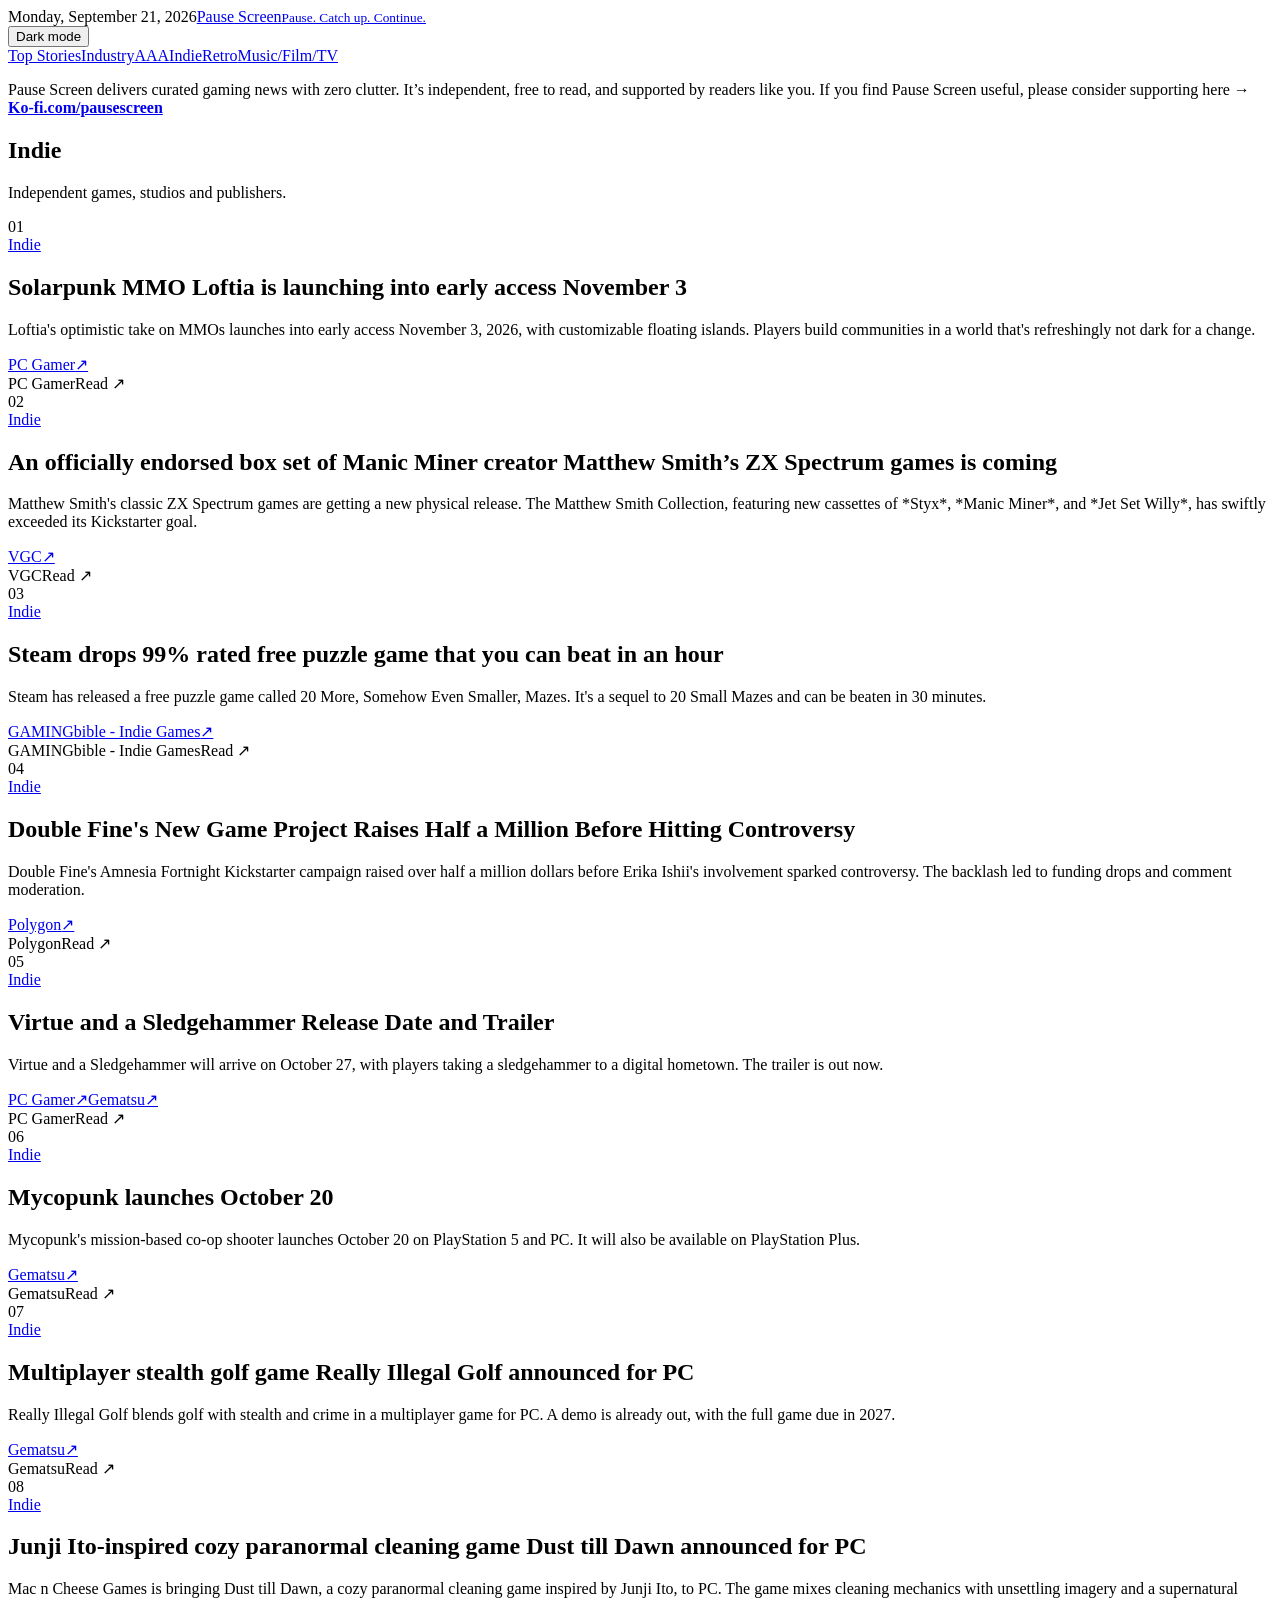
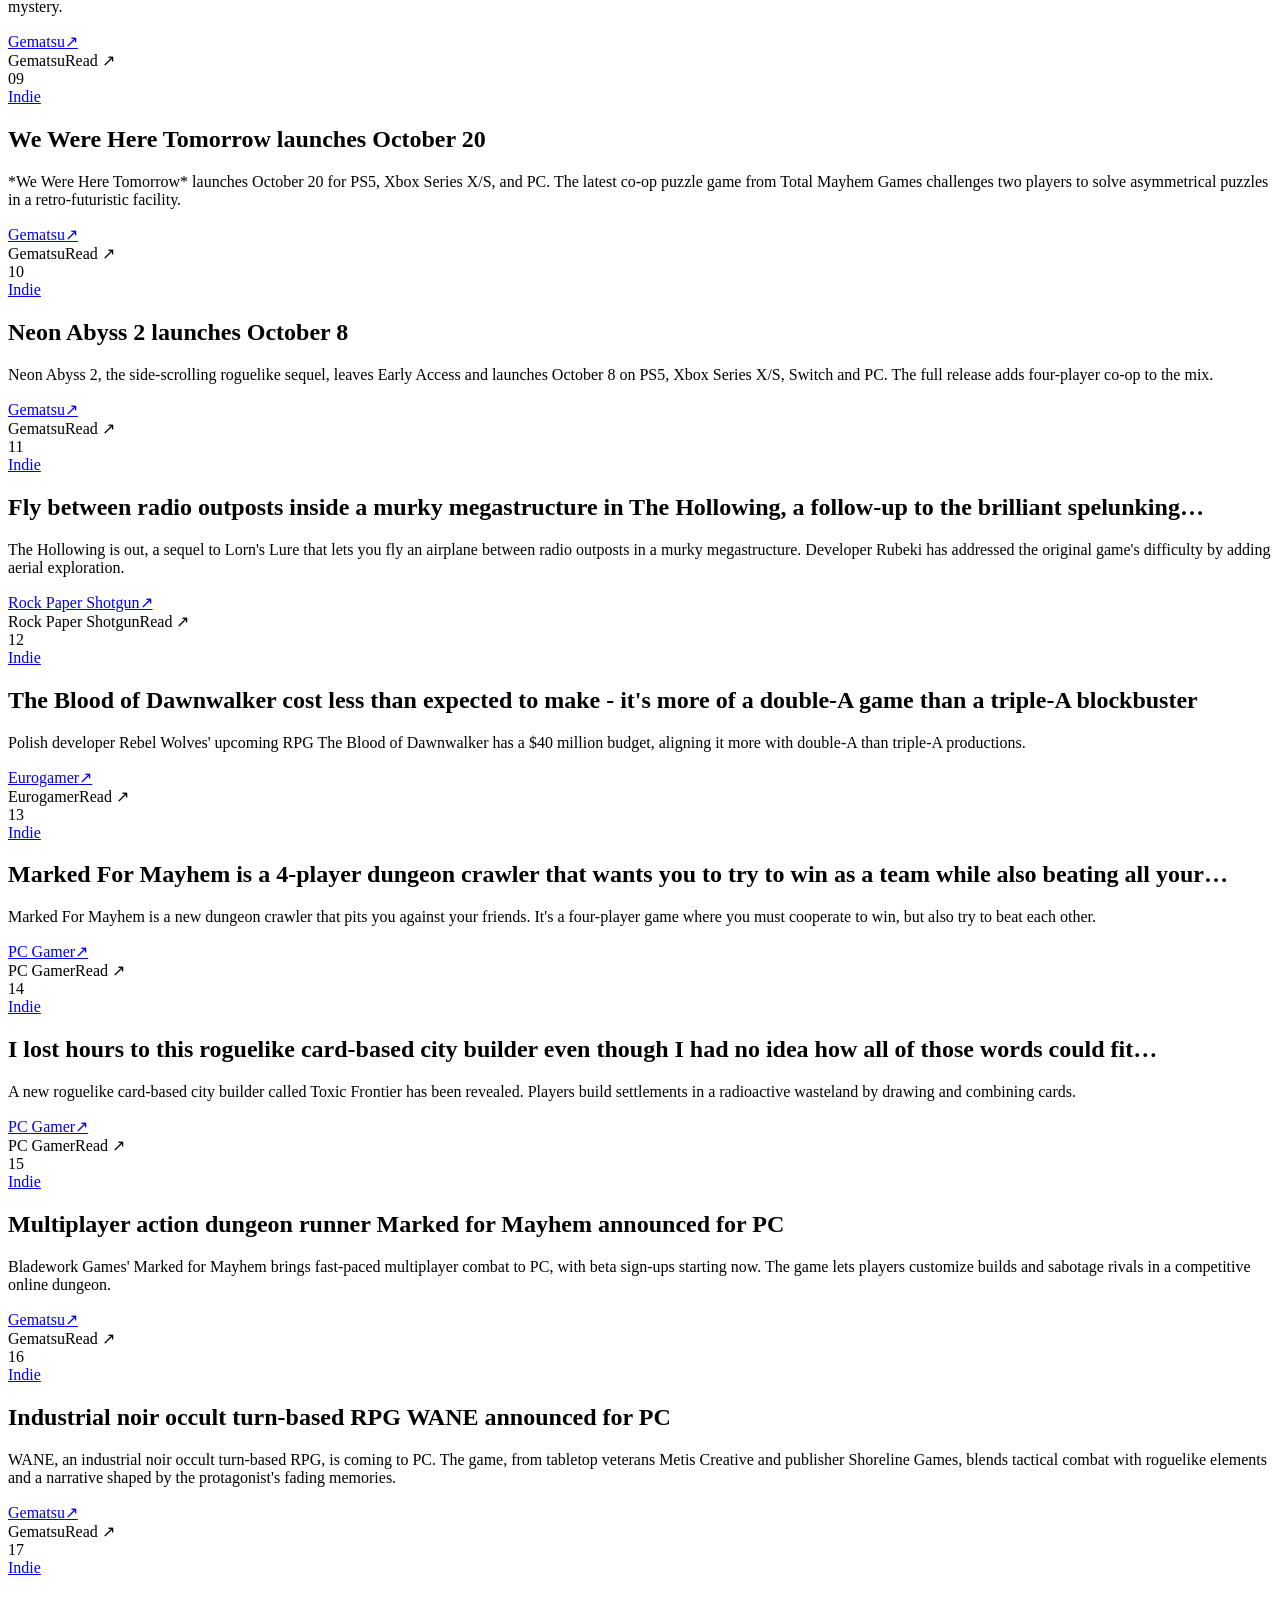
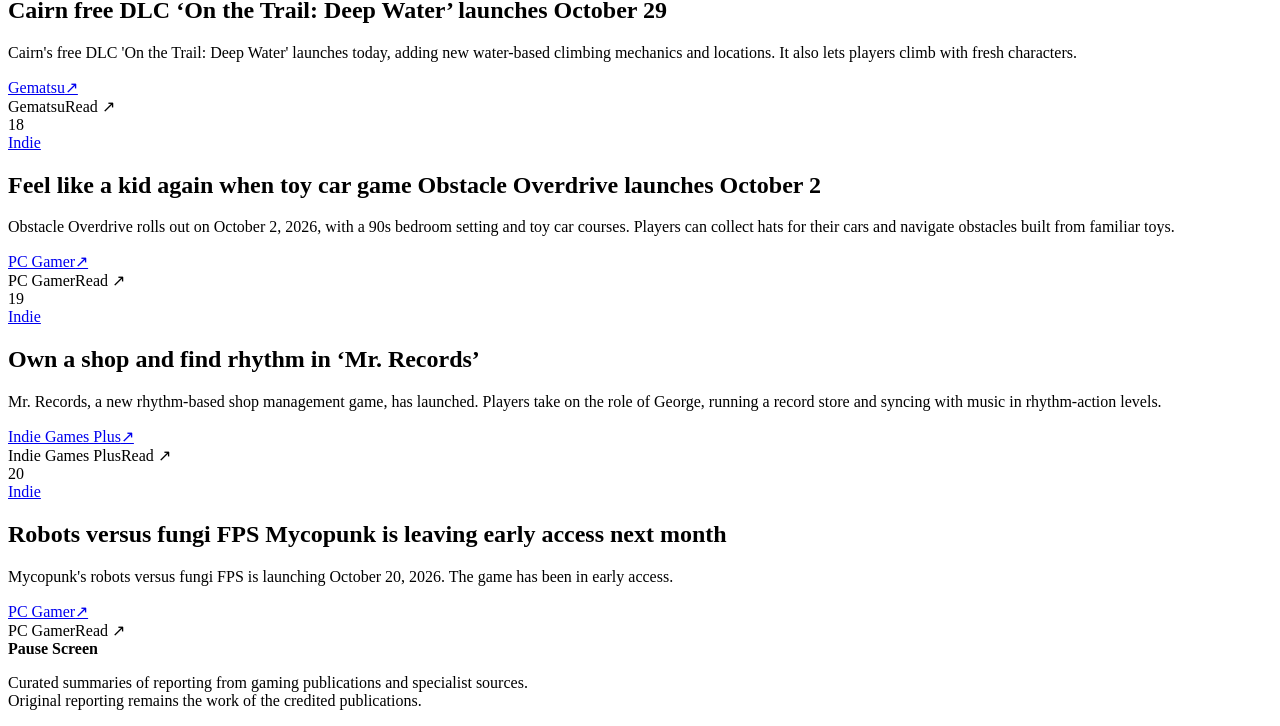
==== indie.html @ 4b6d4ba2 "Add files via upload" ====
<!doctype html><!-- generated by Pause Screen / SC Gaming Roundup V1 Beta09 --><html lang="en"><head><meta charset="utf-8"><meta name="viewport" content="width=device-width,initial-scale=1"><meta name="color-scheme" content="light dark"><title>Indie | Pause Screen</title><link rel="preconnect" href="https://fonts.googleapis.com"><link rel="preconnect" href="https://fonts.gstatic.com" crossorigin><link href="https://fonts.googleapis.com/css2?family=DM+Sans:wght@400;500;600;700&family=Fraunces:opsz,wght@9..144,600;9..144,700&family=Space+Mono:wght@400;700&display=swap" rel="stylesheet"><link rel="stylesheet" href="assets/style.css"></head><body class="page-indie"><header><div class="topbar"><div class="brand-stack"><span class="masthead-date">Monday, September 21, 2026</span><a class="brand" href="index.html">Pause Screen<small>Pause. Catch up. Continue.</small></a></div><div class="header-tools"><button id="theme-toggle" type="button">Dark mode</button></div></div><nav><a class="" href="index.html">Top Stories</a><a class="" href="industry.html">Industry</a><a class="" href="mainstream.html">AAA</a><a class="active" href="indie.html">Indie</a><a class="" href="retro.html">Retro</a><a class="" href="media.html">Music/Film/TV</a></nav><aside class="support-note" aria-label="Support Pause Screen"><p>Pause Screen delivers curated gaming news with zero clutter. It’s independent, free to read, and supported by readers like you. If you find Pause Screen useful, please consider supporting here → <a href="https://Ko-fi.com/pausescreen"><strong>Ko-fi.com/pausescreen</strong></a></p></aside></header><main><section class="hero"><div><h1>Indie</h1></div><p>Independent games, studios and publishers.</p></section><section class="story-grid"><article class="story-card"><a class="card-link" href="https://www.pcgamer.com/games/mmo/solarpunk-mmo-loftia-is-launching-into-early-access-november-3" target="_blank" rel="noopener" aria-label="Read Solarpunk MMO Loftia is launching into early access November 3"></a><div class="meta"><span>01</span><span><div class="tags"><a class="tag" href="indie.html">Indie</a></div></span></div><h2 title="Solarpunk MMO Loftia is launching into early access November 3">Solarpunk MMO Loftia is launching into early access November 3</h2><p class="summary">Loftia&#x27;s optimistic take on MMOs launches into early access November 3, 2026, with customizable floating islands. Players build communities in a world that&#x27;s refreshingly not dark for a change.</p><div class="card-spacer"></div><div class="coverage-deck"><div class="coverage-face coverage-front"><a href="https://www.pcgamer.com/games/mmo/solarpunk-mmo-loftia-is-launching-into-early-access-november-3" target="_blank" rel="noopener" title="PC Gamer — Solarpunk MMO Loftia is launching into early access November 3"><span>PC Gamer</span><span aria-hidden="true">↗</span></a></div></div><div class="card-foot"><span>PC Gamer</span><span>Read ↗</span></div></article><article class="story-card"><a class="card-link" href="https://www.videogameschronicle.com/news/an-officially-endorsed-box-set-of-manic-miner-creator-matthew-smiths-zx-spectrum-games-is-coming" target="_blank" rel="noopener" aria-label="Read An officially endorsed box set of Manic Miner creator Matthew Smith’s ZX Spectrum games is coming"></a><div class="meta"><span>02</span><span><div class="tags"><a class="tag" href="indie.html">Indie</a></div></span></div><h2 title="An officially endorsed box set of Manic Miner creator Matthew Smith’s ZX Spectrum games is coming">An officially endorsed box set of Manic Miner creator Matthew Smith’s ZX Spectrum games is coming</h2><p class="summary">Matthew Smith&#x27;s classic ZX Spectrum games are getting a new physical release. The Matthew Smith Collection, featuring new cassettes of *Styx*, *Manic Miner*, and *Jet Set Willy*, has swiftly exceeded its Kickstarter goal.</p><div class="card-spacer"></div><div class="coverage-deck"><div class="coverage-face coverage-front"><a href="https://www.videogameschronicle.com/news/an-officially-endorsed-box-set-of-manic-miner-creator-matthew-smiths-zx-spectrum-games-is-coming" target="_blank" rel="noopener" title="VGC — An officially endorsed box set of Manic Miner creator Matthew Smith’s ZX Spectrum games is coming"><span>VGC</span><span aria-hidden="true">↗</span></a></div></div><div class="card-foot"><span>VGC</span><span>Read ↗</span></div></article><article class="story-card"><a class="card-link" href="https://www.gamingbible.com/news/platform/steam/steam-free-game-20-small-mazes-736961-20260920" target="_blank" rel="noopener" aria-label="Read Steam drops 99% rated free puzzle game that you can beat in an hour"></a><div class="meta"><span>03</span><span><div class="tags"><a class="tag" href="indie.html">Indie</a></div></span></div><h2 title="Steam drops 99% rated free puzzle game that you can beat in an hour">Steam drops 99% rated free puzzle game that you can beat in an hour</h2><p class="summary">Steam has released a free puzzle game called 20 More, Somehow Even Smaller, Mazes. It&#x27;s a sequel to 20 Small Mazes and can be beaten in 30 minutes.</p><div class="card-spacer"></div><div class="coverage-deck"><div class="coverage-face coverage-front"><a href="https://www.gamingbible.com/news/platform/steam/steam-free-game-20-small-mazes-736961-20260920" target="_blank" rel="noopener" title="GAMINGbible - Indie Games — Steam drops 99% rated free puzzle game that you can beat in an hour"><span>GAMINGbible - Indie Games</span><span aria-hidden="true">↗</span></a></div></div><div class="card-foot"><span>GAMINGbible - Indie Games</span><span>Read ↗</span></div></article><article class="story-card"><a class="card-link" href="https://www.polygon.com/double-fine-erika-ishii-new-game-kickstarter" target="_blank" rel="noopener" aria-label="Read Double Fine&#x27;s New Game Project Raises Half a Million Before Hitting Controversy"></a><div class="meta"><span>04</span><span><div class="tags"><a class="tag" href="indie.html">Indie</a></div></span></div><h2 title="Double Fine&#x27;s New Game Project Raises Half a Million Before Hitting Controversy">Double Fine&#x27;s New Game Project Raises Half a Million Before Hitting Controversy</h2><p class="summary">Double Fine&#x27;s Amnesia Fortnight Kickstarter campaign raised over half a million dollars before Erika Ishii&#x27;s involvement sparked controversy. The backlash led to funding drops and comment moderation.</p><div class="card-spacer"></div><div class="coverage-deck"><div class="coverage-face coverage-front"><a href="https://www.polygon.com/double-fine-erika-ishii-new-game-kickstarter" target="_blank" rel="noopener" title="Polygon — Double Fine&#x27;s New Game Project Raises Half a Million Before Hitting Controversy"><span>Polygon</span><span aria-hidden="true">↗</span></a></div></div><div class="card-foot"><span>Polygon</span><span>Read ↗</span></div></article><article class="story-card"><a class="card-link" href="https://www.pcgamer.com/games/action/virtue-and-a-sledgehammer-announces-october-27-release-date-with-another-banger-of-a-trailer" target="_blank" rel="noopener" aria-label="Read Virtue and a Sledgehammer Release Date and Trailer"></a><div class="meta"><span>05</span><span><div class="tags"><a class="tag" href="indie.html">Indie</a></div></span></div><h2 title="Virtue and a Sledgehammer Release Date and Trailer">Virtue and a Sledgehammer Release Date and Trailer</h2><p class="summary">Virtue and a Sledgehammer will arrive on October 27, with players taking a sledgehammer to a digital hometown. The trailer is out now.</p><div class="card-spacer"></div><div class="coverage-deck"><div class="coverage-face coverage-front"><a href="https://www.pcgamer.com/games/action/virtue-and-a-sledgehammer-announces-october-27-release-date-with-another-banger-of-a-trailer" target="_blank" rel="noopener" title="PC Gamer — Virtue and a Sledgehammer announces October 27 release date with another banger of a trailer"><span>PC Gamer</span><span aria-hidden="true">↗</span></a><a href="https://www.gematsu.com/2026/09/virtue-and-a-sledgehammer-launches-october-27" target="_blank" rel="noopener" title="Gematsu — Virtue and a Sledgehammer launches October 27"><span>Gematsu</span><span aria-hidden="true">↗</span></a></div></div><div class="card-foot"><span>PC Gamer</span><span>Read ↗</span></div></article><article class="story-card"><a class="card-link" href="https://www.gematsu.com/2026/09/mycopunk-launches-october-20" target="_blank" rel="noopener" aria-label="Read Mycopunk launches October 20"></a><div class="meta"><span>06</span><span><div class="tags"><a class="tag" href="indie.html">Indie</a></div></span></div><h2 title="Mycopunk launches October 20">Mycopunk launches October 20</h2><p class="summary">Mycopunk&#x27;s mission-based co-op shooter launches October 20 on PlayStation 5 and PC. It will also be available on PlayStation Plus.</p><div class="card-spacer"></div><div class="coverage-deck"><div class="coverage-face coverage-front"><a href="https://www.gematsu.com/2026/09/mycopunk-launches-october-20" target="_blank" rel="noopener" title="Gematsu — Mycopunk launches October 20"><span>Gematsu</span><span aria-hidden="true">↗</span></a></div></div><div class="card-foot"><span>Gematsu</span><span>Read ↗</span></div></article><article class="story-card"><a class="card-link" href="https://www.gematsu.com/2026/09/multiplayer-stealth-golf-game-really-illegal-golf-announced-for-pc" target="_blank" rel="noopener" aria-label="Read Multiplayer stealth golf game Really Illegal Golf announced for PC"></a><div class="meta"><span>07</span><span><div class="tags"><a class="tag" href="indie.html">Indie</a></div></span></div><h2 title="Multiplayer stealth golf game Really Illegal Golf announced for PC">Multiplayer stealth golf game Really Illegal Golf announced for PC</h2><p class="summary">Really Illegal Golf blends golf with stealth and crime in a multiplayer game for PC. A demo is already out, with the full game due in 2027.</p><div class="card-spacer"></div><div class="coverage-deck"><div class="coverage-face coverage-front"><a href="https://www.gematsu.com/2026/09/multiplayer-stealth-golf-game-really-illegal-golf-announced-for-pc" target="_blank" rel="noopener" title="Gematsu — Multiplayer stealth golf game Really Illegal Golf announced for PC"><span>Gematsu</span><span aria-hidden="true">↗</span></a></div></div><div class="card-foot"><span>Gematsu</span><span>Read ↗</span></div></article><article class="story-card"><a class="card-link" href="https://www.gematsu.com/2026/09/junji-ito-inspired-cozy-paranormal-cleaning-game-dust-till-dawn-announced-for-pc" target="_blank" rel="noopener" aria-label="Read Junji Ito-inspired cozy paranormal cleaning game Dust till Dawn announced for PC"></a><div class="meta"><span>08</span><span><div class="tags"><a class="tag" href="indie.html">Indie</a></div></span></div><h2 title="Junji Ito-inspired cozy paranormal cleaning game Dust till Dawn announced for PC">Junji Ito-inspired cozy paranormal cleaning game Dust till Dawn announced for PC</h2><p class="summary">Mac n Cheese Games is bringing Dust till Dawn, a cozy paranormal cleaning game inspired by Junji Ito, to PC. The game mixes cleaning mechanics with unsettling imagery and a supernatural mystery.</p><div class="card-spacer"></div><div class="coverage-deck"><div class="coverage-face coverage-front"><a href="https://www.gematsu.com/2026/09/junji-ito-inspired-cozy-paranormal-cleaning-game-dust-till-dawn-announced-for-pc" target="_blank" rel="noopener" title="Gematsu — Junji Ito-inspired cozy paranormal cleaning game Dust till Dawn announced for PC"><span>Gematsu</span><span aria-hidden="true">↗</span></a></div></div><div class="card-foot"><span>Gematsu</span><span>Read ↗</span></div></article><article class="story-card"><a class="card-link" href="https://www.gematsu.com/2026/09/we-were-here-tomorrow-launches-october-20" target="_blank" rel="noopener" aria-label="Read We Were Here Tomorrow launches October 20"></a><div class="meta"><span>09</span><span><div class="tags"><a class="tag" href="indie.html">Indie</a></div></span></div><h2 title="We Were Here Tomorrow launches October 20">We Were Here Tomorrow launches October 20</h2><p class="summary">*We Were Here Tomorrow* launches October 20 for PS5, Xbox Series X/S, and PC. The latest co-op puzzle game from Total Mayhem Games challenges two players to solve asymmetrical puzzles in a retro-futuristic facility.</p><div class="card-spacer"></div><div class="coverage-deck"><div class="coverage-face coverage-front"><a href="https://www.gematsu.com/2026/09/we-were-here-tomorrow-launches-october-20" target="_blank" rel="noopener" title="Gematsu — We Were Here Tomorrow launches October 20"><span>Gematsu</span><span aria-hidden="true">↗</span></a></div></div><div class="card-foot"><span>Gematsu</span><span>Read ↗</span></div></article><article class="story-card"><a class="card-link" href="https://www.gematsu.com/2026/09/neon-abyss-2-launches-october-8" target="_blank" rel="noopener" aria-label="Read Neon Abyss 2 launches October 8"></a><div class="meta"><span>10</span><span><div class="tags"><a class="tag" href="indie.html">Indie</a></div></span></div><h2 title="Neon Abyss 2 launches October 8">Neon Abyss 2 launches October 8</h2><p class="summary">Neon Abyss 2, the side-scrolling roguelike sequel, leaves Early Access and launches October 8 on PS5, Xbox Series X/S, Switch and PC. The full release adds four-player co-op to the mix.</p><div class="card-spacer"></div><div class="coverage-deck"><div class="coverage-face coverage-front"><a href="https://www.gematsu.com/2026/09/neon-abyss-2-launches-october-8" target="_blank" rel="noopener" title="Gematsu — Neon Abyss 2 launches October 8"><span>Gematsu</span><span aria-hidden="true">↗</span></a></div></div><div class="card-foot"><span>Gematsu</span><span>Read ↗</span></div></article><article class="story-card"><a class="card-link" href="https://www.rockpapershotgun.com/fly-between-radio-outposts-inside-a-murky-megastructure-in-the-hollowing-a-follow-up-to-the-brilliant-spelunking-sim-lorns-lure" target="_blank" rel="noopener" aria-label="Read Fly between radio outposts inside a murky megastructure in The Hollowing, a follow-up to the brilliant spelunking sim Lorn&#x27;s Lure"></a><div class="meta"><span>11</span><span><div class="tags"><a class="tag" href="indie.html">Indie</a></div></span></div><h2 title="Fly between radio outposts inside a murky megastructure in The Hollowing, a follow-up to the brilliant spelunking sim Lorn&#x27;s Lure">Fly between radio outposts inside a murky megastructure in The Hollowing, a follow-up to the brilliant spelunking…</h2><p class="summary">The Hollowing is out, a sequel to Lorn&#x27;s Lure that lets you fly an airplane between radio outposts in a murky megastructure. Developer Rubeki has addressed the original game&#x27;s difficulty by adding aerial exploration.</p><div class="card-spacer"></div><div class="coverage-deck"><div class="coverage-face coverage-front"><a href="https://www.rockpapershotgun.com/fly-between-radio-outposts-inside-a-murky-megastructure-in-the-hollowing-a-follow-up-to-the-brilliant-spelunking-sim-lorns-lure" target="_blank" rel="noopener" title="Rock Paper Shotgun — Fly between radio outposts inside a murky megastructure in The Hollowing, a follow-up to the brilliant spelunking sim Lorn&#x27;s Lure"><span>Rock Paper Shotgun</span><span aria-hidden="true">↗</span></a></div></div><div class="card-foot"><span>Rock Paper Shotgun</span><span>Read ↗</span></div></article><article class="story-card"><a class="card-link" href="https://www.eurogamer.net/blood-of-dawnwalker-budget-revealed" target="_blank" rel="noopener" aria-label="Read The Blood of Dawnwalker cost less than expected to make - it&#x27;s more of a double-A game than a triple-A blockbuster"></a><div class="meta"><span>12</span><span><div class="tags"><a class="tag" href="indie.html">Indie</a></div></span></div><h2 title="The Blood of Dawnwalker cost less than expected to make - it&#x27;s more of a double-A game than a triple-A blockbuster">The Blood of Dawnwalker cost less than expected to make - it&#x27;s more of a double-A game than a triple-A blockbuster</h2><p class="summary">Polish developer Rebel Wolves&#x27; upcoming RPG The Blood of Dawnwalker has a $40 million budget, aligning it more with double-A than triple-A productions.</p><div class="card-spacer"></div><div class="coverage-deck"><div class="coverage-face coverage-front"><a href="https://www.eurogamer.net/blood-of-dawnwalker-budget-revealed" target="_blank" rel="noopener" title="Eurogamer — The Blood of Dawnwalker cost less than expected to make - it&#x27;s more of a double-A game than a triple-A blockbuster"><span>Eurogamer</span><span aria-hidden="true">↗</span></a></div></div><div class="card-foot"><span>Eurogamer</span><span>Read ↗</span></div></article><article class="story-card"><a class="card-link" href="https://www.pcgamer.com/games/action/marked-for-mayhem-is-a-4-player-dungeon-crawler-that-wants-you-to-try-to-win-as-a-team-while-also-beating-all-your-teammates-as-a-player-good-luck" target="_blank" rel="noopener" aria-label="Read Marked For Mayhem is a 4-player dungeon crawler that wants you to try to win as a team while also beating all your teammates as a player—good luck"></a><div class="meta"><span>13</span><span><div class="tags"><a class="tag" href="indie.html">Indie</a></div></span></div><h2 title="Marked For Mayhem is a 4-player dungeon crawler that wants you to try to win as a team while also beating all your teammates as a player—good luck">Marked For Mayhem is a 4-player dungeon crawler that wants you to try to win as a team while also beating all your…</h2><p class="summary">Marked For Mayhem is a new dungeon crawler that pits you against your friends. It&#x27;s a four-player game where you must cooperate to win, but also try to beat each other.</p><div class="card-spacer"></div><div class="coverage-deck"><div class="coverage-face coverage-front"><a href="https://www.pcgamer.com/games/action/marked-for-mayhem-is-a-4-player-dungeon-crawler-that-wants-you-to-try-to-win-as-a-team-while-also-beating-all-your-teammates-as-a-player-good-luck" target="_blank" rel="noopener" title="PC Gamer — Marked For Mayhem is a 4-player dungeon crawler that wants you to try to win as a team while also beating all your teammates as a player—good luck"><span>PC Gamer</span><span aria-hidden="true">↗</span></a></div></div><div class="card-foot"><span>PC Gamer</span><span>Read ↗</span></div></article><article class="story-card"><a class="card-link" href="https://www.pcgamer.com/games/roguelike/i-lost-hours-to-this-roguelike-card-based-city-builder-even-though-i-had-no-idea-how-all-of-those-words-could-fit-together" target="_blank" rel="noopener" aria-label="Read I lost hours to this roguelike card-based city builder even though I had no idea how all of those words could fit together"></a><div class="meta"><span>14</span><span><div class="tags"><a class="tag" href="indie.html">Indie</a></div></span></div><h2 title="I lost hours to this roguelike card-based city builder even though I had no idea how all of those words could fit together">I lost hours to this roguelike card-based city builder even though I had no idea how all of those words could fit…</h2><p class="summary">A new roguelike card-based city builder called Toxic Frontier has been revealed. Players build settlements in a radioactive wasteland by drawing and combining cards.</p><div class="card-spacer"></div><div class="coverage-deck"><div class="coverage-face coverage-front"><a href="https://www.pcgamer.com/games/roguelike/i-lost-hours-to-this-roguelike-card-based-city-builder-even-though-i-had-no-idea-how-all-of-those-words-could-fit-together" target="_blank" rel="noopener" title="PC Gamer — I lost hours to this roguelike card-based city builder even though I had no idea how all of those words could fit together"><span>PC Gamer</span><span aria-hidden="true">↗</span></a></div></div><div class="card-foot"><span>PC Gamer</span><span>Read ↗</span></div></article><article class="story-card"><a class="card-link" href="https://www.gematsu.com/2026/09/multiplayer-action-dungeon-runner-marked-for-mayhem-announced-for-pc" target="_blank" rel="noopener" aria-label="Read Multiplayer action dungeon runner Marked for Mayhem announced for PC"></a><div class="meta"><span>15</span><span><div class="tags"><a class="tag" href="indie.html">Indie</a></div></span></div><h2 title="Multiplayer action dungeon runner Marked for Mayhem announced for PC">Multiplayer action dungeon runner Marked for Mayhem announced for PC</h2><p class="summary">Bladework Games&#x27; Marked for Mayhem brings fast-paced multiplayer combat to PC, with beta sign-ups starting now. The game lets players customize builds and sabotage rivals in a competitive online dungeon.</p><div class="card-spacer"></div><div class="coverage-deck"><div class="coverage-face coverage-front"><a href="https://www.gematsu.com/2026/09/multiplayer-action-dungeon-runner-marked-for-mayhem-announced-for-pc" target="_blank" rel="noopener" title="Gematsu — Multiplayer action dungeon runner Marked for Mayhem announced for PC"><span>Gematsu</span><span aria-hidden="true">↗</span></a></div></div><div class="card-foot"><span>Gematsu</span><span>Read ↗</span></div></article><article class="story-card"><a class="card-link" href="https://www.gematsu.com/2026/09/industrial-noir-occult-turn-based-rpg-wane-announced-for-pc" target="_blank" rel="noopener" aria-label="Read Industrial noir occult turn-based RPG WANE announced for PC"></a><div class="meta"><span>16</span><span><div class="tags"><a class="tag" href="indie.html">Indie</a></div></span></div><h2 title="Industrial noir occult turn-based RPG WANE announced for PC">Industrial noir occult turn-based RPG WANE announced for PC</h2><p class="summary">WANE, an industrial noir occult turn-based RPG, is coming to PC. The game, from tabletop veterans Metis Creative and publisher Shoreline Games, blends tactical combat with roguelike elements and a narrative shaped by the protagonist&#x27;s fading memories.</p><div class="card-spacer"></div><div class="coverage-deck"><div class="coverage-face coverage-front"><a href="https://www.gematsu.com/2026/09/industrial-noir-occult-turn-based-rpg-wane-announced-for-pc" target="_blank" rel="noopener" title="Gematsu — Industrial noir occult turn-based RPG WANE announced for PC"><span>Gematsu</span><span aria-hidden="true">↗</span></a></div></div><div class="card-foot"><span>Gematsu</span><span>Read ↗</span></div></article><article class="story-card"><a class="card-link" href="https://www.gematsu.com/2026/09/cairn-free-dlc-on-the-trail-deep-water-launches-october-29" target="_blank" rel="noopener" aria-label="Read Cairn free DLC ‘On the Trail: Deep Water’ launches October 29"></a><div class="meta"><span>17</span><span><div class="tags"><a class="tag" href="indie.html">Indie</a></div></span></div><h2 title="Cairn free DLC ‘On the Trail: Deep Water’ launches October 29">Cairn free DLC ‘On the Trail: Deep Water’ launches October 29</h2><p class="summary">Cairn&#x27;s free DLC &#x27;On the Trail: Deep Water&#x27; launches today, adding new water-based climbing mechanics and locations. It also lets players climb with fresh characters.</p><div class="card-spacer"></div><div class="coverage-deck"><div class="coverage-face coverage-front"><a href="https://www.gematsu.com/2026/09/cairn-free-dlc-on-the-trail-deep-water-launches-october-29" target="_blank" rel="noopener" title="Gematsu — Cairn free DLC ‘On the Trail: Deep Water’ launches October 29"><span>Gematsu</span><span aria-hidden="true">↗</span></a></div></div><div class="card-foot"><span>Gematsu</span><span>Read ↗</span></div></article><article class="story-card"><a class="card-link" href="https://www.pcgamer.com/games/racing/feel-like-a-kid-again-when-toy-car-game-obstacle-overdrive-launches-october-2" target="_blank" rel="noopener" aria-label="Read Feel like a kid again when toy car game Obstacle Overdrive launches October 2"></a><div class="meta"><span>18</span><span><div class="tags"><a class="tag" href="indie.html">Indie</a></div></span></div><h2 title="Feel like a kid again when toy car game Obstacle Overdrive launches October 2">Feel like a kid again when toy car game Obstacle Overdrive launches October 2</h2><p class="summary">Obstacle Overdrive rolls out on October 2, 2026, with a 90s bedroom setting and toy car courses. Players can collect hats for their cars and navigate obstacles built from familiar toys.</p><div class="card-spacer"></div><div class="coverage-deck"><div class="coverage-face coverage-front"><a href="https://www.pcgamer.com/games/racing/feel-like-a-kid-again-when-toy-car-game-obstacle-overdrive-launches-october-2" target="_blank" rel="noopener" title="PC Gamer — Feel like a kid again when toy car game Obstacle Overdrive launches October 2"><span>PC Gamer</span><span aria-hidden="true">↗</span></a></div></div><div class="card-foot"><span>PC Gamer</span><span>Read ↗</span></div></article><article class="story-card"><a class="card-link" href="https://indiegamesplus.com/mr-records-preview" target="_blank" rel="noopener" aria-label="Read Own a shop and find rhythm in ‘Mr. Records’"></a><div class="meta"><span>19</span><span><div class="tags"><a class="tag" href="indie.html">Indie</a></div></span></div><h2 title="Own a shop and find rhythm in ‘Mr. Records’">Own a shop and find rhythm in ‘Mr. Records’</h2><p class="summary">Mr. Records, a new rhythm-based shop management game, has launched. Players take on the role of George, running a record store and syncing with music in rhythm-action levels.</p><div class="card-spacer"></div><div class="coverage-deck"><div class="coverage-face coverage-front"><a href="https://indiegamesplus.com/mr-records-preview" target="_blank" rel="noopener" title="Indie Games Plus — Own a shop and find rhythm in ‘Mr. Records’"><span>Indie Games Plus</span><span aria-hidden="true">↗</span></a></div></div><div class="card-foot"><span>Indie Games Plus</span><span>Read ↗</span></div></article><article class="story-card"><a class="card-link" href="https://www.pcgamer.com/games/action/robots-versus-fungi-fps-mycopunk-is-leaving-early-access-next-month" target="_blank" rel="noopener" aria-label="Read Robots versus fungi FPS Mycopunk is leaving early access next month"></a><div class="meta"><span>20</span><span><div class="tags"><a class="tag" href="indie.html">Indie</a></div></span></div><h2 title="Robots versus fungi FPS Mycopunk is leaving early access next month">Robots versus fungi FPS Mycopunk is leaving early access next month</h2><p class="summary">Mycopunk&#x27;s robots versus fungi FPS is launching October 20, 2026. The game has been in early access.</p><div class="card-spacer"></div><div class="coverage-deck"><div class="coverage-face coverage-front"><a href="https://www.pcgamer.com/games/action/robots-versus-fungi-fps-mycopunk-is-leaving-early-access-next-month" target="_blank" rel="noopener" title="PC Gamer — Robots versus fungi FPS Mycopunk is leaving early access next month"><span>PC Gamer</span><span aria-hidden="true">↗</span></a></div></div><div class="card-foot"><span>PC Gamer</span><span>Read ↗</span></div></article></section></main><footer><b>Pause Screen</b><p>Curated summaries of reporting from gaming publications and specialist sources.<br>Original reporting remains the work of the credited publications.</p></footer><script>(function(){const r=document.documentElement,b=document.getElementById('theme-toggle');function set(t){r.dataset.theme=t;if(b){b.textContent=t==='dark'?'Light mode':'Dark mode';b.setAttribute('aria-label','Switch to '+(t==='dark'?'light':'dark')+' mode')}}let saved=null;try{saved=localStorage.getItem('sc-theme')}catch(e){}set(saved||((window.matchMedia&&matchMedia('(prefers-color-scheme: dark)').matches)?'dark':'light'));if(b)b.addEventListener('click',()=>{const t=r.dataset.theme==='dark'?'light':'dark';set(t);try{localStorage.setItem('sc-theme',t)}catch(e){}});document.addEventListener('click',e=>{const btn=e.target.closest('.coverage-toggle');if(!btn)return;e.preventDefault();e.stopPropagation();const deck=btn.closest('.coverage-deck');const open=!deck.classList.contains('show-more');deck.classList.toggle('show-more',open);btn.setAttribute('aria-expanded',open?'true':'false');const front=deck.querySelector('.coverage-front'),back=deck.querySelector('.coverage-back');if(front)front.setAttribute('aria-hidden',open?'true':'false');if(back)back.setAttribute('aria-hidden',open?'false':'true')});})();</script></body></html>
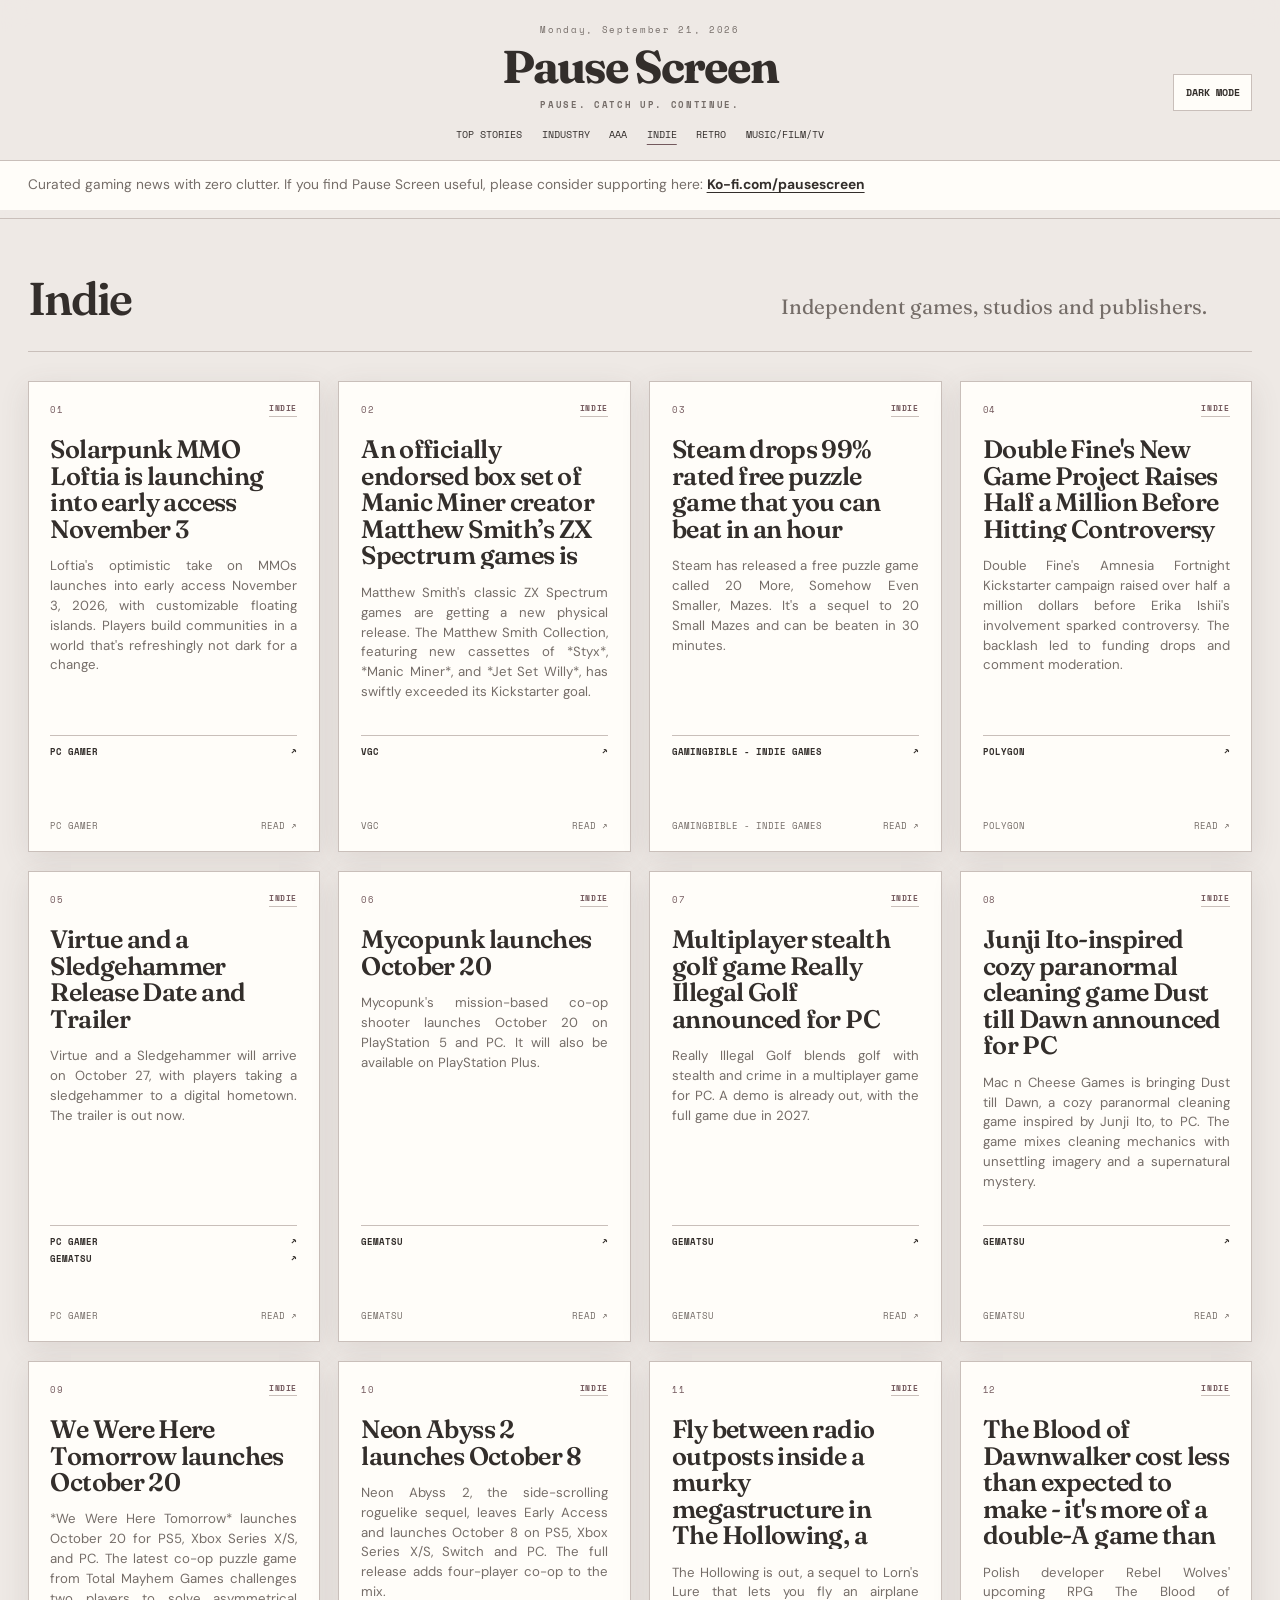
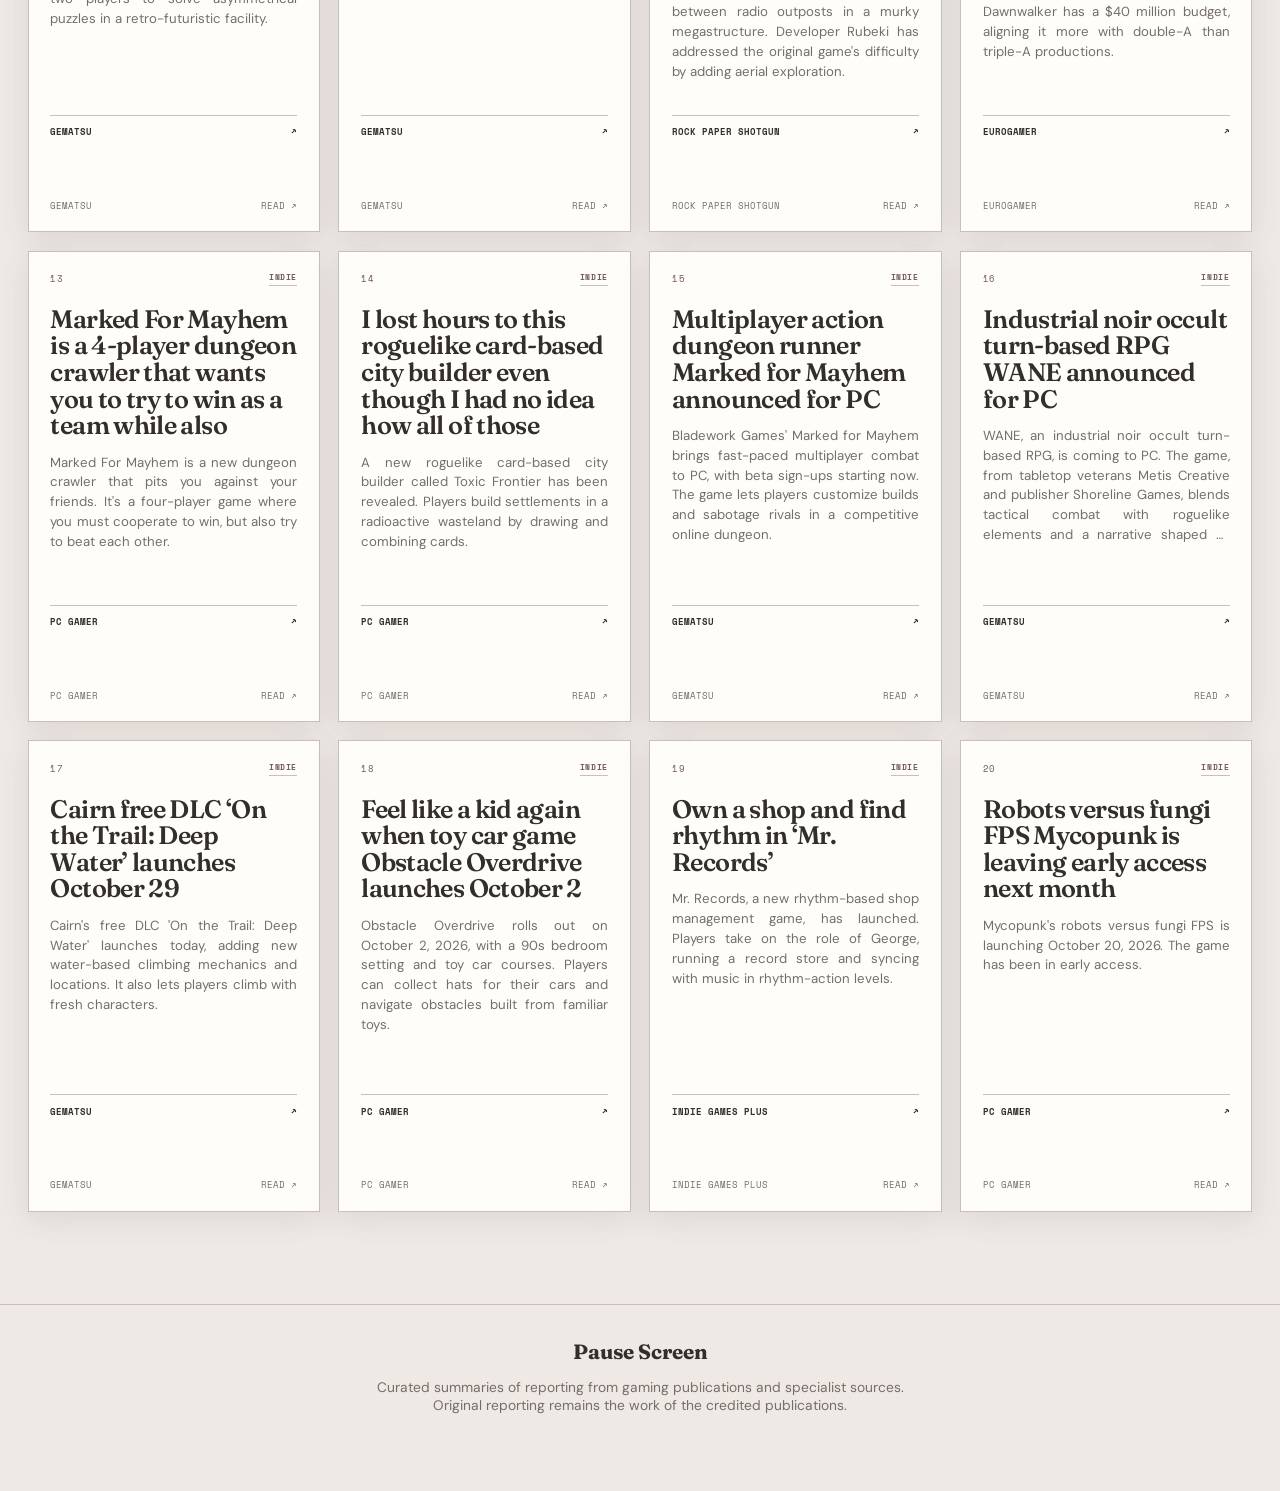
==== commit 79baaf66: "Update indie.html" ====
--- a/indie.html
+++ b/indie.html
@@ -1 +1 @@
-<!doctype html><!-- generated by Pause Screen / SC Gaming Roundup V1 Beta09 --><html lang="en"><head><meta charset="utf-8"><meta name="viewport" content="width=device-width,initial-scale=1"><meta name="color-scheme" content="light dark"><title>Indie | Pause Screen</title><link rel="preconnect" href="https://fonts.googleapis.com"><link rel="preconnect" href="https://fonts.gstatic.com" crossorigin><link href="https://fonts.googleapis.com/css2?family=DM+Sans:wght@400;500;600;700&family=Fraunces:opsz,wght@9..144,600;9..144,700&family=Space+Mono:wght@400;700&display=swap" rel="stylesheet"><link rel="stylesheet" href="assets/style.css"></head><body class="page-indie"><header><div class="topbar"><div class="brand-stack"><span class="masthead-date">Monday, September 21, 2026</span><a class="brand" href="index.html">Pause Screen<small>Pause. Catch up. Continue.</small></a></div><div class="header-tools"><button id="theme-toggle" type="button">Dark mode</button></div></div><nav><a class="" href="index.html">Top Stories</a><a class="" href="industry.html">Industry</a><a class="" href="mainstream.html">AAA</a><a class="active" href="indie.html">Indie</a><a class="" href="retro.html">Retro</a><a class="" href="media.html">Music/Film/TV</a></nav><aside class="support-note" aria-label="Support Pause Screen"><p>Pause Screen delivers curated gaming news with zero clutter. It’s independent, free to read, and supported by readers like you. If you find Pause Screen useful, please consider supporting here → <a href="https://Ko-fi.com/pausescreen"><strong>Ko-fi.com/pausescreen</strong></a></p></aside></header><main><section class="hero"><div><h1>Indie</h1></div><p>Independent games, studios and publishers.</p></section><section class="story-grid"><article class="story-card"><a class="card-link" href="https://www.pcgamer.com/games/mmo/solarpunk-mmo-loftia-is-launching-into-early-access-november-3" target="_blank" rel="noopener" aria-label="Read Solarpunk MMO Loftia is launching into early access November 3"></a><div class="meta"><span>01</span><span><div class="tags"><a class="tag" href="indie.html">Indie</a></div></span></div><h2 title="Solarpunk MMO Loftia is launching into early access November 3">Solarpunk MMO Loftia is launching into early access November 3</h2><p class="summary">Loftia&#x27;s optimistic take on MMOs launches into early access November 3, 2026, with customizable floating islands. Players build communities in a world that&#x27;s refreshingly not dark for a change.</p><div class="card-spacer"></div><div class="coverage-deck"><div class="coverage-face coverage-front"><a href="https://www.pcgamer.com/games/mmo/solarpunk-mmo-loftia-is-launching-into-early-access-november-3" target="_blank" rel="noopener" title="PC Gamer — Solarpunk MMO Loftia is launching into early access November 3"><span>PC Gamer</span><span aria-hidden="true">↗</span></a></div></div><div class="card-foot"><span>PC Gamer</span><span>Read ↗</span></div></article><article class="story-card"><a class="card-link" href="https://www.videogameschronicle.com/news/an-officially-endorsed-box-set-of-manic-miner-creator-matthew-smiths-zx-spectrum-games-is-coming" target="_blank" rel="noopener" aria-label="Read An officially endorsed box set of Manic Miner creator Matthew Smith’s ZX Spectrum games is coming"></a><div class="meta"><span>02</span><span><div class="tags"><a class="tag" href="indie.html">Indie</a></div></span></div><h2 title="An officially endorsed box set of Manic Miner creator Matthew Smith’s ZX Spectrum games is coming">An officially endorsed box set of Manic Miner creator Matthew Smith’s ZX Spectrum games is coming</h2><p class="summary">Matthew Smith&#x27;s classic ZX Spectrum games are getting a new physical release. The Matthew Smith Collection, featuring new cassettes of *Styx*, *Manic Miner*, and *Jet Set Willy*, has swiftly exceeded its Kickstarter goal.</p><div class="card-spacer"></div><div class="coverage-deck"><div class="coverage-face coverage-front"><a href="https://www.videogameschronicle.com/news/an-officially-endorsed-box-set-of-manic-miner-creator-matthew-smiths-zx-spectrum-games-is-coming" target="_blank" rel="noopener" title="VGC — An officially endorsed box set of Manic Miner creator Matthew Smith’s ZX Spectrum games is coming"><span>VGC</span><span aria-hidden="true">↗</span></a></div></div><div class="card-foot"><span>VGC</span><span>Read ↗</span></div></article><article class="story-card"><a class="card-link" href="https://www.gamingbible.com/news/platform/steam/steam-free-game-20-small-mazes-736961-20260920" target="_blank" rel="noopener" aria-label="Read Steam drops 99% rated free puzzle game that you can beat in an hour"></a><div class="meta"><span>03</span><span><div class="tags"><a class="tag" href="indie.html">Indie</a></div></span></div><h2 title="Steam drops 99% rated free puzzle game that you can beat in an hour">Steam drops 99% rated free puzzle game that you can beat in an hour</h2><p class="summary">Steam has released a free puzzle game called 20 More, Somehow Even Smaller, Mazes. It&#x27;s a sequel to 20 Small Mazes and can be beaten in 30 minutes.</p><div class="card-spacer"></div><div class="coverage-deck"><div class="coverage-face coverage-front"><a href="https://www.gamingbible.com/news/platform/steam/steam-free-game-20-small-mazes-736961-20260920" target="_blank" rel="noopener" title="GAMINGbible - Indie Games — Steam drops 99% rated free puzzle game that you can beat in an hour"><span>GAMINGbible - Indie Games</span><span aria-hidden="true">↗</span></a></div></div><div class="card-foot"><span>GAMINGbible - Indie Games</span><span>Read ↗</span></div></article><article class="story-card"><a class="card-link" href="https://www.polygon.com/double-fine-erika-ishii-new-game-kickstarter" target="_blank" rel="noopener" aria-label="Read Double Fine&#x27;s New Game Project Raises Half a Million Before Hitting Controversy"></a><div class="meta"><span>04</span><span><div class="tags"><a class="tag" href="indie.html">Indie</a></div></span></div><h2 title="Double Fine&#x27;s New Game Project Raises Half a Million Before Hitting Controversy">Double Fine&#x27;s New Game Project Raises Half a Million Before Hitting Controversy</h2><p class="summary">Double Fine&#x27;s Amnesia Fortnight Kickstarter campaign raised over half a million dollars before Erika Ishii&#x27;s involvement sparked controversy. The backlash led to funding drops and comment moderation.</p><div class="card-spacer"></div><div class="coverage-deck"><div class="coverage-face coverage-front"><a href="https://www.polygon.com/double-fine-erika-ishii-new-game-kickstarter" target="_blank" rel="noopener" title="Polygon — Double Fine&#x27;s New Game Project Raises Half a Million Before Hitting Controversy"><span>Polygon</span><span aria-hidden="true">↗</span></a></div></div><div class="card-foot"><span>Polygon</span><span>Read ↗</span></div></article><article class="story-card"><a class="card-link" href="https://www.pcgamer.com/games/action/virtue-and-a-sledgehammer-announces-october-27-release-date-with-another-banger-of-a-trailer" target="_blank" rel="noopener" aria-label="Read Virtue and a Sledgehammer Release Date and Trailer"></a><div class="meta"><span>05</span><span><div class="tags"><a class="tag" href="indie.html">Indie</a></div></span></div><h2 title="Virtue and a Sledgehammer Release Date and Trailer">Virtue and a Sledgehammer Release Date and Trailer</h2><p class="summary">Virtue and a Sledgehammer will arrive on October 27, with players taking a sledgehammer to a digital hometown. The trailer is out now.</p><div class="card-spacer"></div><div class="coverage-deck"><div class="coverage-face coverage-front"><a href="https://www.pcgamer.com/games/action/virtue-and-a-sledgehammer-announces-october-27-release-date-with-another-banger-of-a-trailer" target="_blank" rel="noopener" title="PC Gamer — Virtue and a Sledgehammer announces October 27 release date with another banger of a trailer"><span>PC Gamer</span><span aria-hidden="true">↗</span></a><a href="https://www.gematsu.com/2026/09/virtue-and-a-sledgehammer-launches-october-27" target="_blank" rel="noopener" title="Gematsu — Virtue and a Sledgehammer launches October 27"><span>Gematsu</span><span aria-hidden="true">↗</span></a></div></div><div class="card-foot"><span>PC Gamer</span><span>Read ↗</span></div></article><article class="story-card"><a class="card-link" href="https://www.gematsu.com/2026/09/mycopunk-launches-october-20" target="_blank" rel="noopener" aria-label="Read Mycopunk launches October 20"></a><div class="meta"><span>06</span><span><div class="tags"><a class="tag" href="indie.html">Indie</a></div></span></div><h2 title="Mycopunk launches October 20">Mycopunk launches October 20</h2><p class="summary">Mycopunk&#x27;s mission-based co-op shooter launches October 20 on PlayStation 5 and PC. It will also be available on PlayStation Plus.</p><div class="card-spacer"></div><div class="coverage-deck"><div class="coverage-face coverage-front"><a href="https://www.gematsu.com/2026/09/mycopunk-launches-october-20" target="_blank" rel="noopener" title="Gematsu — Mycopunk launches October 20"><span>Gematsu</span><span aria-hidden="true">↗</span></a></div></div><div class="card-foot"><span>Gematsu</span><span>Read ↗</span></div></article><article class="story-card"><a class="card-link" href="https://www.gematsu.com/2026/09/multiplayer-stealth-golf-game-really-illegal-golf-announced-for-pc" target="_blank" rel="noopener" aria-label="Read Multiplayer stealth golf game Really Illegal Golf announced for PC"></a><div class="meta"><span>07</span><span><div class="tags"><a class="tag" href="indie.html">Indie</a></div></span></div><h2 title="Multiplayer stealth golf game Really Illegal Golf announced for PC">Multiplayer stealth golf game Really Illegal Golf announced for PC</h2><p class="summary">Really Illegal Golf blends golf with stealth and crime in a multiplayer game for PC. A demo is already out, with the full game due in 2027.</p><div class="card-spacer"></div><div class="coverage-deck"><div class="coverage-face coverage-front"><a href="https://www.gematsu.com/2026/09/multiplayer-stealth-golf-game-really-illegal-golf-announced-for-pc" target="_blank" rel="noopener" title="Gematsu — Multiplayer stealth golf game Really Illegal Golf announced for PC"><span>Gematsu</span><span aria-hidden="true">↗</span></a></div></div><div class="card-foot"><span>Gematsu</span><span>Read ↗</span></div></article><article class="story-card"><a class="card-link" href="https://www.gematsu.com/2026/09/junji-ito-inspired-cozy-paranormal-cleaning-game-dust-till-dawn-announced-for-pc" target="_blank" rel="noopener" aria-label="Read Junji Ito-inspired cozy paranormal cleaning game Dust till Dawn announced for PC"></a><div class="meta"><span>08</span><span><div class="tags"><a class="tag" href="indie.html">Indie</a></div></span></div><h2 title="Junji Ito-inspired cozy paranormal cleaning game Dust till Dawn announced for PC">Junji Ito-inspired cozy paranormal cleaning game Dust till Dawn announced for PC</h2><p class="summary">Mac n Cheese Games is bringing Dust till Dawn, a cozy paranormal cleaning game inspired by Junji Ito, to PC. The game mixes cleaning mechanics with unsettling imagery and a supernatural mystery.</p><div class="card-spacer"></div><div class="coverage-deck"><div class="coverage-face coverage-front"><a href="https://www.gematsu.com/2026/09/junji-ito-inspired-cozy-paranormal-cleaning-game-dust-till-dawn-announced-for-pc" target="_blank" rel="noopener" title="Gematsu — Junji Ito-inspired cozy paranormal cleaning game Dust till Dawn announced for PC"><span>Gematsu</span><span aria-hidden="true">↗</span></a></div></div><div class="card-foot"><span>Gematsu</span><span>Read ↗</span></div></article><article class="story-card"><a class="card-link" href="https://www.gematsu.com/2026/09/we-were-here-tomorrow-launches-october-20" target="_blank" rel="noopener" aria-label="Read We Were Here Tomorrow launches October 20"></a><div class="meta"><span>09</span><span><div class="tags"><a class="tag" href="indie.html">Indie</a></div></span></div><h2 title="We Were Here Tomorrow launches October 20">We Were Here Tomorrow launches October 20</h2><p class="summary">*We Were Here Tomorrow* launches October 20 for PS5, Xbox Series X/S, and PC. The latest co-op puzzle game from Total Mayhem Games challenges two players to solve asymmetrical puzzles in a retro-futuristic facility.</p><div class="card-spacer"></div><div class="coverage-deck"><div class="coverage-face coverage-front"><a href="https://www.gematsu.com/2026/09/we-were-here-tomorrow-launches-october-20" target="_blank" rel="noopener" title="Gematsu — We Were Here Tomorrow launches October 20"><span>Gematsu</span><span aria-hidden="true">↗</span></a></div></div><div class="card-foot"><span>Gematsu</span><span>Read ↗</span></div></article><article class="story-card"><a class="card-link" href="https://www.gematsu.com/2026/09/neon-abyss-2-launches-october-8" target="_blank" rel="noopener" aria-label="Read Neon Abyss 2 launches October 8"></a><div class="meta"><span>10</span><span><div class="tags"><a class="tag" href="indie.html">Indie</a></div></span></div><h2 title="Neon Abyss 2 launches October 8">Neon Abyss 2 launches October 8</h2><p class="summary">Neon Abyss 2, the side-scrolling roguelike sequel, leaves Early Access and launches October 8 on PS5, Xbox Series X/S, Switch and PC. The full release adds four-player co-op to the mix.</p><div class="card-spacer"></div><div class="coverage-deck"><div class="coverage-face coverage-front"><a href="https://www.gematsu.com/2026/09/neon-abyss-2-launches-october-8" target="_blank" rel="noopener" title="Gematsu — Neon Abyss 2 launches October 8"><span>Gematsu</span><span aria-hidden="true">↗</span></a></div></div><div class="card-foot"><span>Gematsu</span><span>Read ↗</span></div></article><article class="story-card"><a class="card-link" href="https://www.rockpapershotgun.com/fly-between-radio-outposts-inside-a-murky-megastructure-in-the-hollowing-a-follow-up-to-the-brilliant-spelunking-sim-lorns-lure" target="_blank" rel="noopener" aria-label="Read Fly between radio outposts inside a murky megastructure in The Hollowing, a follow-up to the brilliant spelunking sim Lorn&#x27;s Lure"></a><div class="meta"><span>11</span><span><div class="tags"><a class="tag" href="indie.html">Indie</a></div></span></div><h2 title="Fly between radio outposts inside a murky megastructure in The Hollowing, a follow-up to the brilliant spelunking sim Lorn&#x27;s Lure">Fly between radio outposts inside a murky megastructure in The Hollowing, a follow-up to the brilliant spelunking…</h2><p class="summary">The Hollowing is out, a sequel to Lorn&#x27;s Lure that lets you fly an airplane between radio outposts in a murky megastructure. Developer Rubeki has addressed the original game&#x27;s difficulty by adding aerial exploration.</p><div class="card-spacer"></div><div class="coverage-deck"><div class="coverage-face coverage-front"><a href="https://www.rockpapershotgun.com/fly-between-radio-outposts-inside-a-murky-megastructure-in-the-hollowing-a-follow-up-to-the-brilliant-spelunking-sim-lorns-lure" target="_blank" rel="noopener" title="Rock Paper Shotgun — Fly between radio outposts inside a murky megastructure in The Hollowing, a follow-up to the brilliant spelunking sim Lorn&#x27;s Lure"><span>Rock Paper Shotgun</span><span aria-hidden="true">↗</span></a></div></div><div class="card-foot"><span>Rock Paper Shotgun</span><span>Read ↗</span></div></article><article class="story-card"><a class="card-link" href="https://www.eurogamer.net/blood-of-dawnwalker-budget-revealed" target="_blank" rel="noopener" aria-label="Read The Blood of Dawnwalker cost less than expected to make - it&#x27;s more of a double-A game than a triple-A blockbuster"></a><div class="meta"><span>12</span><span><div class="tags"><a class="tag" href="indie.html">Indie</a></div></span></div><h2 title="The Blood of Dawnwalker cost less than expected to make - it&#x27;s more of a double-A game than a triple-A blockbuster">The Blood of Dawnwalker cost less than expected to make - it&#x27;s more of a double-A game than a triple-A blockbuster</h2><p class="summary">Polish developer Rebel Wolves&#x27; upcoming RPG The Blood of Dawnwalker has a $40 million budget, aligning it more with double-A than triple-A productions.</p><div class="card-spacer"></div><div class="coverage-deck"><div class="coverage-face coverage-front"><a href="https://www.eurogamer.net/blood-of-dawnwalker-budget-revealed" target="_blank" rel="noopener" title="Eurogamer — The Blood of Dawnwalker cost less than expected to make - it&#x27;s more of a double-A game than a triple-A blockbuster"><span>Eurogamer</span><span aria-hidden="true">↗</span></a></div></div><div class="card-foot"><span>Eurogamer</span><span>Read ↗</span></div></article><article class="story-card"><a class="card-link" href="https://www.pcgamer.com/games/action/marked-for-mayhem-is-a-4-player-dungeon-crawler-that-wants-you-to-try-to-win-as-a-team-while-also-beating-all-your-teammates-as-a-player-good-luck" target="_blank" rel="noopener" aria-label="Read Marked For Mayhem is a 4-player dungeon crawler that wants you to try to win as a team while also beating all your teammates as a player—good luck"></a><div class="meta"><span>13</span><span><div class="tags"><a class="tag" href="indie.html">Indie</a></div></span></div><h2 title="Marked For Mayhem is a 4-player dungeon crawler that wants you to try to win as a team while also beating all your teammates as a player—good luck">Marked For Mayhem is a 4-player dungeon crawler that wants you to try to win as a team while also beating all your…</h2><p class="summary">Marked For Mayhem is a new dungeon crawler that pits you against your friends. It&#x27;s a four-player game where you must cooperate to win, but also try to beat each other.</p><div class="card-spacer"></div><div class="coverage-deck"><div class="coverage-face coverage-front"><a href="https://www.pcgamer.com/games/action/marked-for-mayhem-is-a-4-player-dungeon-crawler-that-wants-you-to-try-to-win-as-a-team-while-also-beating-all-your-teammates-as-a-player-good-luck" target="_blank" rel="noopener" title="PC Gamer — Marked For Mayhem is a 4-player dungeon crawler that wants you to try to win as a team while also beating all your teammates as a player—good luck"><span>PC Gamer</span><span aria-hidden="true">↗</span></a></div></div><div class="card-foot"><span>PC Gamer</span><span>Read ↗</span></div></article><article class="story-card"><a class="card-link" href="https://www.pcgamer.com/games/roguelike/i-lost-hours-to-this-roguelike-card-based-city-builder-even-though-i-had-no-idea-how-all-of-those-words-could-fit-together" target="_blank" rel="noopener" aria-label="Read I lost hours to this roguelike card-based city builder even though I had no idea how all of those words could fit together"></a><div class="meta"><span>14</span><span><div class="tags"><a class="tag" href="indie.html">Indie</a></div></span></div><h2 title="I lost hours to this roguelike card-based city builder even though I had no idea how all of those words could fit together">I lost hours to this roguelike card-based city builder even though I had no idea how all of those words could fit…</h2><p class="summary">A new roguelike card-based city builder called Toxic Frontier has been revealed. Players build settlements in a radioactive wasteland by drawing and combining cards.</p><div class="card-spacer"></div><div class="coverage-deck"><div class="coverage-face coverage-front"><a href="https://www.pcgamer.com/games/roguelike/i-lost-hours-to-this-roguelike-card-based-city-builder-even-though-i-had-no-idea-how-all-of-those-words-could-fit-together" target="_blank" rel="noopener" title="PC Gamer — I lost hours to this roguelike card-based city builder even though I had no idea how all of those words could fit together"><span>PC Gamer</span><span aria-hidden="true">↗</span></a></div></div><div class="card-foot"><span>PC Gamer</span><span>Read ↗</span></div></article><article class="story-card"><a class="card-link" href="https://www.gematsu.com/2026/09/multiplayer-action-dungeon-runner-marked-for-mayhem-announced-for-pc" target="_blank" rel="noopener" aria-label="Read Multiplayer action dungeon runner Marked for Mayhem announced for PC"></a><div class="meta"><span>15</span><span><div class="tags"><a class="tag" href="indie.html">Indie</a></div></span></div><h2 title="Multiplayer action dungeon runner Marked for Mayhem announced for PC">Multiplayer action dungeon runner Marked for Mayhem announced for PC</h2><p class="summary">Bladework Games&#x27; Marked for Mayhem brings fast-paced multiplayer combat to PC, with beta sign-ups starting now. The game lets players customize builds and sabotage rivals in a competitive online dungeon.</p><div class="card-spacer"></div><div class="coverage-deck"><div class="coverage-face coverage-front"><a href="https://www.gematsu.com/2026/09/multiplayer-action-dungeon-runner-marked-for-mayhem-announced-for-pc" target="_blank" rel="noopener" title="Gematsu — Multiplayer action dungeon runner Marked for Mayhem announced for PC"><span>Gematsu</span><span aria-hidden="true">↗</span></a></div></div><div class="card-foot"><span>Gematsu</span><span>Read ↗</span></div></article><article class="story-card"><a class="card-link" href="https://www.gematsu.com/2026/09/industrial-noir-occult-turn-based-rpg-wane-announced-for-pc" target="_blank" rel="noopener" aria-label="Read Industrial noir occult turn-based RPG WANE announced for PC"></a><div class="meta"><span>16</span><span><div class="tags"><a class="tag" href="indie.html">Indie</a></div></span></div><h2 title="Industrial noir occult turn-based RPG WANE announced for PC">Industrial noir occult turn-based RPG WANE announced for PC</h2><p class="summary">WANE, an industrial noir occult turn-based RPG, is coming to PC. The game, from tabletop veterans Metis Creative and publisher Shoreline Games, blends tactical combat with roguelike elements and a narrative shaped by the protagonist&#x27;s fading memories.</p><div class="card-spacer"></div><div class="coverage-deck"><div class="coverage-face coverage-front"><a href="https://www.gematsu.com/2026/09/industrial-noir-occult-turn-based-rpg-wane-announced-for-pc" target="_blank" rel="noopener" title="Gematsu — Industrial noir occult turn-based RPG WANE announced for PC"><span>Gematsu</span><span aria-hidden="true">↗</span></a></div></div><div class="card-foot"><span>Gematsu</span><span>Read ↗</span></div></article><article class="story-card"><a class="card-link" href="https://www.gematsu.com/2026/09/cairn-free-dlc-on-the-trail-deep-water-launches-october-29" target="_blank" rel="noopener" aria-label="Read Cairn free DLC ‘On the Trail: Deep Water’ launches October 29"></a><div class="meta"><span>17</span><span><div class="tags"><a class="tag" href="indie.html">Indie</a></div></span></div><h2 title="Cairn free DLC ‘On the Trail: Deep Water’ launches October 29">Cairn free DLC ‘On the Trail: Deep Water’ launches October 29</h2><p class="summary">Cairn&#x27;s free DLC &#x27;On the Trail: Deep Water&#x27; launches today, adding new water-based climbing mechanics and locations. It also lets players climb with fresh characters.</p><div class="card-spacer"></div><div class="coverage-deck"><div class="coverage-face coverage-front"><a href="https://www.gematsu.com/2026/09/cairn-free-dlc-on-the-trail-deep-water-launches-october-29" target="_blank" rel="noopener" title="Gematsu — Cairn free DLC ‘On the Trail: Deep Water’ launches October 29"><span>Gematsu</span><span aria-hidden="true">↗</span></a></div></div><div class="card-foot"><span>Gematsu</span><span>Read ↗</span></div></article><article class="story-card"><a class="card-link" href="https://www.pcgamer.com/games/racing/feel-like-a-kid-again-when-toy-car-game-obstacle-overdrive-launches-october-2" target="_blank" rel="noopener" aria-label="Read Feel like a kid again when toy car game Obstacle Overdrive launches October 2"></a><div class="meta"><span>18</span><span><div class="tags"><a class="tag" href="indie.html">Indie</a></div></span></div><h2 title="Feel like a kid again when toy car game Obstacle Overdrive launches October 2">Feel like a kid again when toy car game Obstacle Overdrive launches October 2</h2><p class="summary">Obstacle Overdrive rolls out on October 2, 2026, with a 90s bedroom setting and toy car courses. Players can collect hats for their cars and navigate obstacles built from familiar toys.</p><div class="card-spacer"></div><div class="coverage-deck"><div class="coverage-face coverage-front"><a href="https://www.pcgamer.com/games/racing/feel-like-a-kid-again-when-toy-car-game-obstacle-overdrive-launches-october-2" target="_blank" rel="noopener" title="PC Gamer — Feel like a kid again when toy car game Obstacle Overdrive launches October 2"><span>PC Gamer</span><span aria-hidden="true">↗</span></a></div></div><div class="card-foot"><span>PC Gamer</span><span>Read ↗</span></div></article><article class="story-card"><a class="card-link" href="https://indiegamesplus.com/mr-records-preview" target="_blank" rel="noopener" aria-label="Read Own a shop and find rhythm in ‘Mr. Records’"></a><div class="meta"><span>19</span><span><div class="tags"><a class="tag" href="indie.html">Indie</a></div></span></div><h2 title="Own a shop and find rhythm in ‘Mr. Records’">Own a shop and find rhythm in ‘Mr. Records’</h2><p class="summary">Mr. Records, a new rhythm-based shop management game, has launched. Players take on the role of George, running a record store and syncing with music in rhythm-action levels.</p><div class="card-spacer"></div><div class="coverage-deck"><div class="coverage-face coverage-front"><a href="https://indiegamesplus.com/mr-records-preview" target="_blank" rel="noopener" title="Indie Games Plus — Own a shop and find rhythm in ‘Mr. Records’"><span>Indie Games Plus</span><span aria-hidden="true">↗</span></a></div></div><div class="card-foot"><span>Indie Games Plus</span><span>Read ↗</span></div></article><article class="story-card"><a class="card-link" href="https://www.pcgamer.com/games/action/robots-versus-fungi-fps-mycopunk-is-leaving-early-access-next-month" target="_blank" rel="noopener" aria-label="Read Robots versus fungi FPS Mycopunk is leaving early access next month"></a><div class="meta"><span>20</span><span><div class="tags"><a class="tag" href="indie.html">Indie</a></div></span></div><h2 title="Robots versus fungi FPS Mycopunk is leaving early access next month">Robots versus fungi FPS Mycopunk is leaving early access next month</h2><p class="summary">Mycopunk&#x27;s robots versus fungi FPS is launching October 20, 2026. The game has been in early access.</p><div class="card-spacer"></div><div class="coverage-deck"><div class="coverage-face coverage-front"><a href="https://www.pcgamer.com/games/action/robots-versus-fungi-fps-mycopunk-is-leaving-early-access-next-month" target="_blank" rel="noopener" title="PC Gamer — Robots versus fungi FPS Mycopunk is leaving early access next month"><span>PC Gamer</span><span aria-hidden="true">↗</span></a></div></div><div class="card-foot"><span>PC Gamer</span><span>Read ↗</span></div></article></section></main><footer><b>Pause Screen</b><p>Curated summaries of reporting from gaming publications and specialist sources.<br>Original reporting remains the work of the credited publications.</p></footer><script>(function(){const r=document.documentElement,b=document.getElementById('theme-toggle');function set(t){r.dataset.theme=t;if(b){b.textContent=t==='dark'?'Light mode':'Dark mode';b.setAttribute('aria-label','Switch to '+(t==='dark'?'light':'dark')+' mode')}}let saved=null;try{saved=localStorage.getItem('sc-theme')}catch(e){}set(saved||((window.matchMedia&&matchMedia('(prefers-color-scheme: dark)').matches)?'dark':'light'));if(b)b.addEventListener('click',()=>{const t=r.dataset.theme==='dark'?'light':'dark';set(t);try{localStorage.setItem('sc-theme',t)}catch(e){}});document.addEventListener('click',e=>{const btn=e.target.closest('.coverage-toggle');if(!btn)return;e.preventDefault();e.stopPropagation();const deck=btn.closest('.coverage-deck');const open=!deck.classList.contains('show-more');deck.classList.toggle('show-more',open);btn.setAttribute('aria-expanded',open?'true':'false');const front=deck.querySelector('.coverage-front'),back=deck.querySelector('.coverage-back');if(front)front.setAttribute('aria-hidden',open?'true':'false');if(back)back.setAttribute('aria-hidden',open?'false':'true')});})();</script></body></html>+<!doctype html><!-- generated by Pause Screen / SC Gaming Roundup V1 Beta09 --><html lang="en"><head><meta charset="utf-8"><meta name="viewport" content="width=device-width,initial-scale=1"><meta name="color-scheme" content="light dark"><title>Indie | Pause Screen</title><link rel="preconnect" href="https://fonts.googleapis.com"><link rel="preconnect" href="https://fonts.gstatic.com" crossorigin><link href="https://fonts.googleapis.com/css2?family=DM+Sans:wght@400;500;600;700&family=Fraunces:opsz,wght@9..144,600;9..144,700&family=Space+Mono:wght@400;700&display=swap" rel="stylesheet"><link rel="stylesheet" href="assets/style.css"></head><body class="page-indie"><header><div class="topbar"><div class="brand-stack"><span class="masthead-date">Monday, September 21, 2026</span><a class="brand" href="index.html">Pause Screen<small>Pause. Catch up. Continue.</small></a></div><div class="header-tools"><button id="theme-toggle" type="button">Dark mode</button></div></div><nav><a class="" href="index.html">Top Stories</a><a class="" href="industry.html">Industry</a><a class="" href="mainstream.html">AAA</a><a class="active" href="indie.html">Indie</a><a class="" href="retro.html">Retro</a><a class="" href="media.html">Music/Film/TV</a></nav><aside class="support-note" aria-label="Support Pause Screen"><p>Curated gaming news with zero clutter. If you find Pause Screen useful, please consider supporting here: <a href="https://Ko-fi.com/pausescreen" target ="_blank"><strong>Ko-fi.com/pausescreen</strong></a></p></aside></header><main><section class="hero"><div><h1>Indie</h1></div><p>Independent games, studios and publishers.</p></section><section class="story-grid"><article class="story-card"><a class="card-link" href="https://www.pcgamer.com/games/mmo/solarpunk-mmo-loftia-is-launching-into-early-access-november-3" target="_blank" rel="noopener" aria-label="Read Solarpunk MMO Loftia is launching into early access November 3"></a><div class="meta"><span>01</span><span><div class="tags"><a class="tag" href="indie.html">Indie</a></div></span></div><h2 title="Solarpunk MMO Loftia is launching into early access November 3">Solarpunk MMO Loftia is launching into early access November 3</h2><p class="summary">Loftia&#x27;s optimistic take on MMOs launches into early access November 3, 2026, with customizable floating islands. Players build communities in a world that&#x27;s refreshingly not dark for a change.</p><div class="card-spacer"></div><div class="coverage-deck"><div class="coverage-face coverage-front"><a href="https://www.pcgamer.com/games/mmo/solarpunk-mmo-loftia-is-launching-into-early-access-november-3" target="_blank" rel="noopener" title="PC Gamer — Solarpunk MMO Loftia is launching into early access November 3"><span>PC Gamer</span><span aria-hidden="true">↗</span></a></div></div><div class="card-foot"><span>PC Gamer</span><span>Read ↗</span></div></article><article class="story-card"><a class="card-link" href="https://www.videogameschronicle.com/news/an-officially-endorsed-box-set-of-manic-miner-creator-matthew-smiths-zx-spectrum-games-is-coming" target="_blank" rel="noopener" aria-label="Read An officially endorsed box set of Manic Miner creator Matthew Smith’s ZX Spectrum games is coming"></a><div class="meta"><span>02</span><span><div class="tags"><a class="tag" href="indie.html">Indie</a></div></span></div><h2 title="An officially endorsed box set of Manic Miner creator Matthew Smith’s ZX Spectrum games is coming">An officially endorsed box set of Manic Miner creator Matthew Smith’s ZX Spectrum games is coming</h2><p class="summary">Matthew Smith&#x27;s classic ZX Spectrum games are getting a new physical release. The Matthew Smith Collection, featuring new cassettes of *Styx*, *Manic Miner*, and *Jet Set Willy*, has swiftly exceeded its Kickstarter goal.</p><div class="card-spacer"></div><div class="coverage-deck"><div class="coverage-face coverage-front"><a href="https://www.videogameschronicle.com/news/an-officially-endorsed-box-set-of-manic-miner-creator-matthew-smiths-zx-spectrum-games-is-coming" target="_blank" rel="noopener" title="VGC — An officially endorsed box set of Manic Miner creator Matthew Smith’s ZX Spectrum games is coming"><span>VGC</span><span aria-hidden="true">↗</span></a></div></div><div class="card-foot"><span>VGC</span><span>Read ↗</span></div></article><article class="story-card"><a class="card-link" href="https://www.gamingbible.com/news/platform/steam/steam-free-game-20-small-mazes-736961-20260920" target="_blank" rel="noopener" aria-label="Read Steam drops 99% rated free puzzle game that you can beat in an hour"></a><div class="meta"><span>03</span><span><div class="tags"><a class="tag" href="indie.html">Indie</a></div></span></div><h2 title="Steam drops 99% rated free puzzle game that you can beat in an hour">Steam drops 99% rated free puzzle game that you can beat in an hour</h2><p class="summary">Steam has released a free puzzle game called 20 More, Somehow Even Smaller, Mazes. It&#x27;s a sequel to 20 Small Mazes and can be beaten in 30 minutes.</p><div class="card-spacer"></div><div class="coverage-deck"><div class="coverage-face coverage-front"><a href="https://www.gamingbible.com/news/platform/steam/steam-free-game-20-small-mazes-736961-20260920" target="_blank" rel="noopener" title="GAMINGbible - Indie Games — Steam drops 99% rated free puzzle game that you can beat in an hour"><span>GAMINGbible - Indie Games</span><span aria-hidden="true">↗</span></a></div></div><div class="card-foot"><span>GAMINGbible - Indie Games</span><span>Read ↗</span></div></article><article class="story-card"><a class="card-link" href="https://www.polygon.com/double-fine-erika-ishii-new-game-kickstarter" target="_blank" rel="noopener" aria-label="Read Double Fine&#x27;s New Game Project Raises Half a Million Before Hitting Controversy"></a><div class="meta"><span>04</span><span><div class="tags"><a class="tag" href="indie.html">Indie</a></div></span></div><h2 title="Double Fine&#x27;s New Game Project Raises Half a Million Before Hitting Controversy">Double Fine&#x27;s New Game Project Raises Half a Million Before Hitting Controversy</h2><p class="summary">Double Fine&#x27;s Amnesia Fortnight Kickstarter campaign raised over half a million dollars before Erika Ishii&#x27;s involvement sparked controversy. The backlash led to funding drops and comment moderation.</p><div class="card-spacer"></div><div class="coverage-deck"><div class="coverage-face coverage-front"><a href="https://www.polygon.com/double-fine-erika-ishii-new-game-kickstarter" target="_blank" rel="noopener" title="Polygon — Double Fine&#x27;s New Game Project Raises Half a Million Before Hitting Controversy"><span>Polygon</span><span aria-hidden="true">↗</span></a></div></div><div class="card-foot"><span>Polygon</span><span>Read ↗</span></div></article><article class="story-card"><a class="card-link" href="https://www.pcgamer.com/games/action/virtue-and-a-sledgehammer-announces-october-27-release-date-with-another-banger-of-a-trailer" target="_blank" rel="noopener" aria-label="Read Virtue and a Sledgehammer Release Date and Trailer"></a><div class="meta"><span>05</span><span><div class="tags"><a class="tag" href="indie.html">Indie</a></div></span></div><h2 title="Virtue and a Sledgehammer Release Date and Trailer">Virtue and a Sledgehammer Release Date and Trailer</h2><p class="summary">Virtue and a Sledgehammer will arrive on October 27, with players taking a sledgehammer to a digital hometown. The trailer is out now.</p><div class="card-spacer"></div><div class="coverage-deck"><div class="coverage-face coverage-front"><a href="https://www.pcgamer.com/games/action/virtue-and-a-sledgehammer-announces-october-27-release-date-with-another-banger-of-a-trailer" target="_blank" rel="noopener" title="PC Gamer — Virtue and a Sledgehammer announces October 27 release date with another banger of a trailer"><span>PC Gamer</span><span aria-hidden="true">↗</span></a><a href="https://www.gematsu.com/2026/09/virtue-and-a-sledgehammer-launches-october-27" target="_blank" rel="noopener" title="Gematsu — Virtue and a Sledgehammer launches October 27"><span>Gematsu</span><span aria-hidden="true">↗</span></a></div></div><div class="card-foot"><span>PC Gamer</span><span>Read ↗</span></div></article><article class="story-card"><a class="card-link" href="https://www.gematsu.com/2026/09/mycopunk-launches-october-20" target="_blank" rel="noopener" aria-label="Read Mycopunk launches October 20"></a><div class="meta"><span>06</span><span><div class="tags"><a class="tag" href="indie.html">Indie</a></div></span></div><h2 title="Mycopunk launches October 20">Mycopunk launches October 20</h2><p class="summary">Mycopunk&#x27;s mission-based co-op shooter launches October 20 on PlayStation 5 and PC. It will also be available on PlayStation Plus.</p><div class="card-spacer"></div><div class="coverage-deck"><div class="coverage-face coverage-front"><a href="https://www.gematsu.com/2026/09/mycopunk-launches-october-20" target="_blank" rel="noopener" title="Gematsu — Mycopunk launches October 20"><span>Gematsu</span><span aria-hidden="true">↗</span></a></div></div><div class="card-foot"><span>Gematsu</span><span>Read ↗</span></div></article><article class="story-card"><a class="card-link" href="https://www.gematsu.com/2026/09/multiplayer-stealth-golf-game-really-illegal-golf-announced-for-pc" target="_blank" rel="noopener" aria-label="Read Multiplayer stealth golf game Really Illegal Golf announced for PC"></a><div class="meta"><span>07</span><span><div class="tags"><a class="tag" href="indie.html">Indie</a></div></span></div><h2 title="Multiplayer stealth golf game Really Illegal Golf announced for PC">Multiplayer stealth golf game Really Illegal Golf announced for PC</h2><p class="summary">Really Illegal Golf blends golf with stealth and crime in a multiplayer game for PC. A demo is already out, with the full game due in 2027.</p><div class="card-spacer"></div><div class="coverage-deck"><div class="coverage-face coverage-front"><a href="https://www.gematsu.com/2026/09/multiplayer-stealth-golf-game-really-illegal-golf-announced-for-pc" target="_blank" rel="noopener" title="Gematsu — Multiplayer stealth golf game Really Illegal Golf announced for PC"><span>Gematsu</span><span aria-hidden="true">↗</span></a></div></div><div class="card-foot"><span>Gematsu</span><span>Read ↗</span></div></article><article class="story-card"><a class="card-link" href="https://www.gematsu.com/2026/09/junji-ito-inspired-cozy-paranormal-cleaning-game-dust-till-dawn-announced-for-pc" target="_blank" rel="noopener" aria-label="Read Junji Ito-inspired cozy paranormal cleaning game Dust till Dawn announced for PC"></a><div class="meta"><span>08</span><span><div class="tags"><a class="tag" href="indie.html">Indie</a></div></span></div><h2 title="Junji Ito-inspired cozy paranormal cleaning game Dust till Dawn announced for PC">Junji Ito-inspired cozy paranormal cleaning game Dust till Dawn announced for PC</h2><p class="summary">Mac n Cheese Games is bringing Dust till Dawn, a cozy paranormal cleaning game inspired by Junji Ito, to PC. The game mixes cleaning mechanics with unsettling imagery and a supernatural mystery.</p><div class="card-spacer"></div><div class="coverage-deck"><div class="coverage-face coverage-front"><a href="https://www.gematsu.com/2026/09/junji-ito-inspired-cozy-paranormal-cleaning-game-dust-till-dawn-announced-for-pc" target="_blank" rel="noopener" title="Gematsu — Junji Ito-inspired cozy paranormal cleaning game Dust till Dawn announced for PC"><span>Gematsu</span><span aria-hidden="true">↗</span></a></div></div><div class="card-foot"><span>Gematsu</span><span>Read ↗</span></div></article><article class="story-card"><a class="card-link" href="https://www.gematsu.com/2026/09/we-were-here-tomorrow-launches-october-20" target="_blank" rel="noopener" aria-label="Read We Were Here Tomorrow launches October 20"></a><div class="meta"><span>09</span><span><div class="tags"><a class="tag" href="indie.html">Indie</a></div></span></div><h2 title="We Were Here Tomorrow launches October 20">We Were Here Tomorrow launches October 20</h2><p class="summary">*We Were Here Tomorrow* launches October 20 for PS5, Xbox Series X/S, and PC. The latest co-op puzzle game from Total Mayhem Games challenges two players to solve asymmetrical puzzles in a retro-futuristic facility.</p><div class="card-spacer"></div><div class="coverage-deck"><div class="coverage-face coverage-front"><a href="https://www.gematsu.com/2026/09/we-were-here-tomorrow-launches-october-20" target="_blank" rel="noopener" title="Gematsu — We Were Here Tomorrow launches October 20"><span>Gematsu</span><span aria-hidden="true">↗</span></a></div></div><div class="card-foot"><span>Gematsu</span><span>Read ↗</span></div></article><article class="story-card"><a class="card-link" href="https://www.gematsu.com/2026/09/neon-abyss-2-launches-october-8" target="_blank" rel="noopener" aria-label="Read Neon Abyss 2 launches October 8"></a><div class="meta"><span>10</span><span><div class="tags"><a class="tag" href="indie.html">Indie</a></div></span></div><h2 title="Neon Abyss 2 launches October 8">Neon Abyss 2 launches October 8</h2><p class="summary">Neon Abyss 2, the side-scrolling roguelike sequel, leaves Early Access and launches October 8 on PS5, Xbox Series X/S, Switch and PC. The full release adds four-player co-op to the mix.</p><div class="card-spacer"></div><div class="coverage-deck"><div class="coverage-face coverage-front"><a href="https://www.gematsu.com/2026/09/neon-abyss-2-launches-october-8" target="_blank" rel="noopener" title="Gematsu — Neon Abyss 2 launches October 8"><span>Gematsu</span><span aria-hidden="true">↗</span></a></div></div><div class="card-foot"><span>Gematsu</span><span>Read ↗</span></div></article><article class="story-card"><a class="card-link" href="https://www.rockpapershotgun.com/fly-between-radio-outposts-inside-a-murky-megastructure-in-the-hollowing-a-follow-up-to-the-brilliant-spelunking-sim-lorns-lure" target="_blank" rel="noopener" aria-label="Read Fly between radio outposts inside a murky megastructure in The Hollowing, a follow-up to the brilliant spelunking sim Lorn&#x27;s Lure"></a><div class="meta"><span>11</span><span><div class="tags"><a class="tag" href="indie.html">Indie</a></div></span></div><h2 title="Fly between radio outposts inside a murky megastructure in The Hollowing, a follow-up to the brilliant spelunking sim Lorn&#x27;s Lure">Fly between radio outposts inside a murky megastructure in The Hollowing, a follow-up to the brilliant spelunking…</h2><p class="summary">The Hollowing is out, a sequel to Lorn&#x27;s Lure that lets you fly an airplane between radio outposts in a murky megastructure. Developer Rubeki has addressed the original game&#x27;s difficulty by adding aerial exploration.</p><div class="card-spacer"></div><div class="coverage-deck"><div class="coverage-face coverage-front"><a href="https://www.rockpapershotgun.com/fly-between-radio-outposts-inside-a-murky-megastructure-in-the-hollowing-a-follow-up-to-the-brilliant-spelunking-sim-lorns-lure" target="_blank" rel="noopener" title="Rock Paper Shotgun — Fly between radio outposts inside a murky megastructure in The Hollowing, a follow-up to the brilliant spelunking sim Lorn&#x27;s Lure"><span>Rock Paper Shotgun</span><span aria-hidden="true">↗</span></a></div></div><div class="card-foot"><span>Rock Paper Shotgun</span><span>Read ↗</span></div></article><article class="story-card"><a class="card-link" href="https://www.eurogamer.net/blood-of-dawnwalker-budget-revealed" target="_blank" rel="noopener" aria-label="Read The Blood of Dawnwalker cost less than expected to make - it&#x27;s more of a double-A game than a triple-A blockbuster"></a><div class="meta"><span>12</span><span><div class="tags"><a class="tag" href="indie.html">Indie</a></div></span></div><h2 title="The Blood of Dawnwalker cost less than expected to make - it&#x27;s more of a double-A game than a triple-A blockbuster">The Blood of Dawnwalker cost less than expected to make - it&#x27;s more of a double-A game than a triple-A blockbuster</h2><p class="summary">Polish developer Rebel Wolves&#x27; upcoming RPG The Blood of Dawnwalker has a $40 million budget, aligning it more with double-A than triple-A productions.</p><div class="card-spacer"></div><div class="coverage-deck"><div class="coverage-face coverage-front"><a href="https://www.eurogamer.net/blood-of-dawnwalker-budget-revealed" target="_blank" rel="noopener" title="Eurogamer — The Blood of Dawnwalker cost less than expected to make - it&#x27;s more of a double-A game than a triple-A blockbuster"><span>Eurogamer</span><span aria-hidden="true">↗</span></a></div></div><div class="card-foot"><span>Eurogamer</span><span>Read ↗</span></div></article><article class="story-card"><a class="card-link" href="https://www.pcgamer.com/games/action/marked-for-mayhem-is-a-4-player-dungeon-crawler-that-wants-you-to-try-to-win-as-a-team-while-also-beating-all-your-teammates-as-a-player-good-luck" target="_blank" rel="noopener" aria-label="Read Marked For Mayhem is a 4-player dungeon crawler that wants you to try to win as a team while also beating all your teammates as a player—good luck"></a><div class="meta"><span>13</span><span><div class="tags"><a class="tag" href="indie.html">Indie</a></div></span></div><h2 title="Marked For Mayhem is a 4-player dungeon crawler that wants you to try to win as a team while also beating all your teammates as a player—good luck">Marked For Mayhem is a 4-player dungeon crawler that wants you to try to win as a team while also beating all your…</h2><p class="summary">Marked For Mayhem is a new dungeon crawler that pits you against your friends. It&#x27;s a four-player game where you must cooperate to win, but also try to beat each other.</p><div class="card-spacer"></div><div class="coverage-deck"><div class="coverage-face coverage-front"><a href="https://www.pcgamer.com/games/action/marked-for-mayhem-is-a-4-player-dungeon-crawler-that-wants-you-to-try-to-win-as-a-team-while-also-beating-all-your-teammates-as-a-player-good-luck" target="_blank" rel="noopener" title="PC Gamer — Marked For Mayhem is a 4-player dungeon crawler that wants you to try to win as a team while also beating all your teammates as a player—good luck"><span>PC Gamer</span><span aria-hidden="true">↗</span></a></div></div><div class="card-foot"><span>PC Gamer</span><span>Read ↗</span></div></article><article class="story-card"><a class="card-link" href="https://www.pcgamer.com/games/roguelike/i-lost-hours-to-this-roguelike-card-based-city-builder-even-though-i-had-no-idea-how-all-of-those-words-could-fit-together" target="_blank" rel="noopener" aria-label="Read I lost hours to this roguelike card-based city builder even though I had no idea how all of those words could fit together"></a><div class="meta"><span>14</span><span><div class="tags"><a class="tag" href="indie.html">Indie</a></div></span></div><h2 title="I lost hours to this roguelike card-based city builder even though I had no idea how all of those words could fit together">I lost hours to this roguelike card-based city builder even though I had no idea how all of those words could fit…</h2><p class="summary">A new roguelike card-based city builder called Toxic Frontier has been revealed. Players build settlements in a radioactive wasteland by drawing and combining cards.</p><div class="card-spacer"></div><div class="coverage-deck"><div class="coverage-face coverage-front"><a href="https://www.pcgamer.com/games/roguelike/i-lost-hours-to-this-roguelike-card-based-city-builder-even-though-i-had-no-idea-how-all-of-those-words-could-fit-together" target="_blank" rel="noopener" title="PC Gamer — I lost hours to this roguelike card-based city builder even though I had no idea how all of those words could fit together"><span>PC Gamer</span><span aria-hidden="true">↗</span></a></div></div><div class="card-foot"><span>PC Gamer</span><span>Read ↗</span></div></article><article class="story-card"><a class="card-link" href="https://www.gematsu.com/2026/09/multiplayer-action-dungeon-runner-marked-for-mayhem-announced-for-pc" target="_blank" rel="noopener" aria-label="Read Multiplayer action dungeon runner Marked for Mayhem announced for PC"></a><div class="meta"><span>15</span><span><div class="tags"><a class="tag" href="indie.html">Indie</a></div></span></div><h2 title="Multiplayer action dungeon runner Marked for Mayhem announced for PC">Multiplayer action dungeon runner Marked for Mayhem announced for PC</h2><p class="summary">Bladework Games&#x27; Marked for Mayhem brings fast-paced multiplayer combat to PC, with beta sign-ups starting now. The game lets players customize builds and sabotage rivals in a competitive online dungeon.</p><div class="card-spacer"></div><div class="coverage-deck"><div class="coverage-face coverage-front"><a href="https://www.gematsu.com/2026/09/multiplayer-action-dungeon-runner-marked-for-mayhem-announced-for-pc" target="_blank" rel="noopener" title="Gematsu — Multiplayer action dungeon runner Marked for Mayhem announced for PC"><span>Gematsu</span><span aria-hidden="true">↗</span></a></div></div><div class="card-foot"><span>Gematsu</span><span>Read ↗</span></div></article><article class="story-card"><a class="card-link" href="https://www.gematsu.com/2026/09/industrial-noir-occult-turn-based-rpg-wane-announced-for-pc" target="_blank" rel="noopener" aria-label="Read Industrial noir occult turn-based RPG WANE announced for PC"></a><div class="meta"><span>16</span><span><div class="tags"><a class="tag" href="indie.html">Indie</a></div></span></div><h2 title="Industrial noir occult turn-based RPG WANE announced for PC">Industrial noir occult turn-based RPG WANE announced for PC</h2><p class="summary">WANE, an industrial noir occult turn-based RPG, is coming to PC. The game, from tabletop veterans Metis Creative and publisher Shoreline Games, blends tactical combat with roguelike elements and a narrative shaped by the protagonist&#x27;s fading memories.</p><div class="card-spacer"></div><div class="coverage-deck"><div class="coverage-face coverage-front"><a href="https://www.gematsu.com/2026/09/industrial-noir-occult-turn-based-rpg-wane-announced-for-pc" target="_blank" rel="noopener" title="Gematsu — Industrial noir occult turn-based RPG WANE announced for PC"><span>Gematsu</span><span aria-hidden="true">↗</span></a></div></div><div class="card-foot"><span>Gematsu</span><span>Read ↗</span></div></article><article class="story-card"><a class="card-link" href="https://www.gematsu.com/2026/09/cairn-free-dlc-on-the-trail-deep-water-launches-october-29" target="_blank" rel="noopener" aria-label="Read Cairn free DLC ‘On the Trail: Deep Water’ launches October 29"></a><div class="meta"><span>17</span><span><div class="tags"><a class="tag" href="indie.html">Indie</a></div></span></div><h2 title="Cairn free DLC ‘On the Trail: Deep Water’ launches October 29">Cairn free DLC ‘On the Trail: Deep Water’ launches October 29</h2><p class="summary">Cairn&#x27;s free DLC &#x27;On the Trail: Deep Water&#x27; launches today, adding new water-based climbing mechanics and locations. It also lets players climb with fresh characters.</p><div class="card-spacer"></div><div class="coverage-deck"><div class="coverage-face coverage-front"><a href="https://www.gematsu.com/2026/09/cairn-free-dlc-on-the-trail-deep-water-launches-october-29" target="_blank" rel="noopener" title="Gematsu — Cairn free DLC ‘On the Trail: Deep Water’ launches October 29"><span>Gematsu</span><span aria-hidden="true">↗</span></a></div></div><div class="card-foot"><span>Gematsu</span><span>Read ↗</span></div></article><article class="story-card"><a class="card-link" href="https://www.pcgamer.com/games/racing/feel-like-a-kid-again-when-toy-car-game-obstacle-overdrive-launches-october-2" target="_blank" rel="noopener" aria-label="Read Feel like a kid again when toy car game Obstacle Overdrive launches October 2"></a><div class="meta"><span>18</span><span><div class="tags"><a class="tag" href="indie.html">Indie</a></div></span></div><h2 title="Feel like a kid again when toy car game Obstacle Overdrive launches October 2">Feel like a kid again when toy car game Obstacle Overdrive launches October 2</h2><p class="summary">Obstacle Overdrive rolls out on October 2, 2026, with a 90s bedroom setting and toy car courses. Players can collect hats for their cars and navigate obstacles built from familiar toys.</p><div class="card-spacer"></div><div class="coverage-deck"><div class="coverage-face coverage-front"><a href="https://www.pcgamer.com/games/racing/feel-like-a-kid-again-when-toy-car-game-obstacle-overdrive-launches-october-2" target="_blank" rel="noopener" title="PC Gamer — Feel like a kid again when toy car game Obstacle Overdrive launches October 2"><span>PC Gamer</span><span aria-hidden="true">↗</span></a></div></div><div class="card-foot"><span>PC Gamer</span><span>Read ↗</span></div></article><article class="story-card"><a class="card-link" href="https://indiegamesplus.com/mr-records-preview" target="_blank" rel="noopener" aria-label="Read Own a shop and find rhythm in ‘Mr. Records’"></a><div class="meta"><span>19</span><span><div class="tags"><a class="tag" href="indie.html">Indie</a></div></span></div><h2 title="Own a shop and find rhythm in ‘Mr. Records’">Own a shop and find rhythm in ‘Mr. Records’</h2><p class="summary">Mr. Records, a new rhythm-based shop management game, has launched. Players take on the role of George, running a record store and syncing with music in rhythm-action levels.</p><div class="card-spacer"></div><div class="coverage-deck"><div class="coverage-face coverage-front"><a href="https://indiegamesplus.com/mr-records-preview" target="_blank" rel="noopener" title="Indie Games Plus — Own a shop and find rhythm in ‘Mr. Records’"><span>Indie Games Plus</span><span aria-hidden="true">↗</span></a></div></div><div class="card-foot"><span>Indie Games Plus</span><span>Read ↗</span></div></article><article class="story-card"><a class="card-link" href="https://www.pcgamer.com/games/action/robots-versus-fungi-fps-mycopunk-is-leaving-early-access-next-month" target="_blank" rel="noopener" aria-label="Read Robots versus fungi FPS Mycopunk is leaving early access next month"></a><div class="meta"><span>20</span><span><div class="tags"><a class="tag" href="indie.html">Indie</a></div></span></div><h2 title="Robots versus fungi FPS Mycopunk is leaving early access next month">Robots versus fungi FPS Mycopunk is leaving early access next month</h2><p class="summary">Mycopunk&#x27;s robots versus fungi FPS is launching October 20, 2026. The game has been in early access.</p><div class="card-spacer"></div><div class="coverage-deck"><div class="coverage-face coverage-front"><a href="https://www.pcgamer.com/games/action/robots-versus-fungi-fps-mycopunk-is-leaving-early-access-next-month" target="_blank" rel="noopener" title="PC Gamer — Robots versus fungi FPS Mycopunk is leaving early access next month"><span>PC Gamer</span><span aria-hidden="true">↗</span></a></div></div><div class="card-foot"><span>PC Gamer</span><span>Read ↗</span></div></article></section></main><footer><b>Pause Screen</b><p>Curated summaries of reporting from gaming publications and specialist sources.<br>Original reporting remains the work of the credited publications.</p></footer><script>(function(){const r=document.documentElement,b=document.getElementById('theme-toggle');function set(t){r.dataset.theme=t;if(b){b.textContent=t==='dark'?'Light mode':'Dark mode';b.setAttribute('aria-label','Switch to '+(t==='dark'?'light':'dark')+' mode')}}let saved=null;try{saved=localStorage.getItem('sc-theme')}catch(e){}set(saved||((window.matchMedia&&matchMedia('(prefers-color-scheme: dark)').matches)?'dark':'light'));if(b)b.addEventListener('click',()=>{const t=r.dataset.theme==='dark'?'light':'dark';set(t);try{localStorage.setItem('sc-theme',t)}catch(e){}});document.addEventListener('click',e=>{const btn=e.target.closest('.coverage-toggle');if(!btn)return;e.preventDefault();e.stopPropagation();const deck=btn.closest('.coverage-deck');const open=!deck.classList.contains('show-more');deck.classList.toggle('show-more',open);btn.setAttribute('aria-expanded',open?'true':'false');const front=deck.querySelector('.coverage-front'),back=deck.querySelector('.coverage-back');if(front)front.setAttribute('aria-hidden',open?'true':'false');if(back)back.setAttribute('aria-hidden',open?'false':'true')});})();</script></body></html>
--- a/assets/style.css
+++ b/assets/style.css
@@ -0,0 +1,2 @@
+@import url('https://fonts.googleapis.com/css2?family=DM+Sans:wght@400;500;600;700&family=Fraunces:opsz,wght@9..144,600;9..144,700&family=Space+Mono:wght@400;700&display=swap');
+:root{--paper:#eee9e5;--card:#fffdf9;--ink:#332e2b;--muted:#756d68;--line:#c9bfba;--accent:#73595d;--shadow:rgba(91,72,70,.12);--header:rgba(238,233,229,.96)}:root[data-theme="dark"]{--paper:#111315;--card:#191b1e;--ink:#f1ece7;--muted:#aaa19b;--line:#3b3938;--accent:#d4aaa9;--shadow:rgba(0,0,0,.24);--header:rgba(17,19,21,.96)}*{box-sizing:border-box}html,body{background:var(--paper)}body{margin:0;color:var(--ink);font-family:"DM Sans",sans-serif;transition:background .18s,color .18s}a{color:inherit}header{position:sticky;top:0;z-index:10;background:var(--header);backdrop-filter:blur(12px);border-bottom:1px solid var(--line)}.topbar,nav,main,footer{max-width:1680px;margin:auto}.topbar{padding:20px 24px 13px;display:flex;justify-content:center;align-items:end;gap:24px;position:relative;text-align:center}.brand-stack{display:flex;flex-direction:column;align-items:center}.masthead-date{font:400 8px "Space Mono",monospace;letter-spacing:.18em;color:var(--muted);margin-bottom:2px}.brand{font-family:"Fraunces",serif;font-size:40px;font-weight:700;letter-spacing:-.045em;text-decoration:none}.brand small{font-family:"Space Mono",monospace;display:block;font-size:8px;letter-spacing:.18em;text-transform:uppercase;margin-top:2px;color:var(--muted)}.header-tools{position:absolute;right:24px;bottom:13px;display:flex;align-items:center;gap:15px;font:400 9px "Space Mono",monospace;text-transform:uppercase;color:var(--muted)}#theme-toggle{font:700 9px "Space Mono",monospace;text-transform:uppercase;background:var(--card);color:var(--ink);border:1px solid var(--line);padding:8px 10px;cursor:pointer}#theme-toggle:hover{border-color:var(--accent)}nav{padding:0 24px 13px;display:flex;justify-content:center;gap:17px;overflow:auto;white-space:nowrap}nav a{font:400 9px "Space Mono",monospace;text-transform:uppercase;text-decoration:none;color:var(--ink);padding-bottom:3px}nav a.active,nav a:hover{text-decoration:underline;text-underline-offset:5px;text-decoration-color:var(--accent)}main{padding:0 24px 80px}.hero{display:grid;grid-template-columns:1.2fr .8fr;gap:40px;align-items:end;border-bottom:1px solid var(--line);padding:25px 0;margin:25px 0}.hero h1{font-family:"Fraunces",serif;font-size:40px;line-height:1;letter-spacing:-.04em;margin:0;font-weight:600}.page-index .hero h1{font-size:40px;line-height:1;letter-spacing:-.04em}.hero p{font-family:"Fraunces",serif;font-size:18px;line-height:1.45;color:var(--muted);max-width:620px;margin:0}.support-note{max-width:1680px;margin:0 auto 7px;padding:11px 24px 13px;border-top:1px solid var(--line);background:var(--card);font-size:12px;line-height:1.55;color:var(--muted)}.support-note p{margin:0}.support-note strong{color:var(--ink)}.support-note a{position:relative;color:var(--ink);font-weight:700;text-underline-offset:3px}.story-grid{display:grid;grid-template-columns:repeat(5,minmax(0,1fr));gap:16px}.story-card{position:relative;background:var(--card);border:1px solid var(--line);padding:19px 19px 17px;height:410px;display:flex;flex-direction:column;overflow:hidden;box-shadow:0 6px 24px var(--shadow);transition:transform .18s,box-shadow .18s,border-color .18s}.story-card:hover{transform:translateY(-4px);box-shadow:0 12px 30px var(--shadow);border-color:var(--accent)}.card-link{position:absolute;inset:0;z-index:1}.meta{display:flex;justify-content:space-between;gap:10px;font:400 8px/1.35 "Space Mono",monospace;text-transform:uppercase;letter-spacing:.07em;color:var(--accent)}.meta>span:last-child{position:relative;z-index:2}.tags{display:flex;justify-content:flex-end;gap:5px;flex-wrap:wrap}.tag{font:700 7px/1.2 "Space Mono",monospace;text-decoration:none;text-transform:uppercase;border-bottom:1px solid var(--line);padding-bottom:2px}.tag:hover{border-color:var(--accent)}.story-card h2{font-family:"Fraunces",serif;font-size:22px;line-height:1.05;letter-spacing:-.025em;margin:17px 0 12px;font-weight:600;max-height:5.25em;overflow:hidden;overflow-wrap:anywhere}.summary{font-size:11.5px;line-height:1.5;margin:0;color:var(--muted);display:-webkit-box;height:9em;min-height:9em;max-height:9em;overflow:hidden;text-align:justify;text-justify:inter-word;-webkit-box-orient:vertical;-webkit-line-clamp:6;line-clamp:6;overflow-wrap:anywhere}.card-spacer{flex:1;min-height:8px}.coverage-deck{position:relative;z-index:2;height:58px;border-top:1px solid var(--line);padding-top:9px;overflow:hidden}.coverage-face{height:28px;display:grid;align-content:start;gap:4px;transition:opacity .16s ease,transform .16s ease}.coverage-face>a,.coverage-static{display:flex;justify-content:space-between;gap:8px;min-width:0;text-decoration:none;font:700 8px/1.35 "Space Mono",monospace;text-transform:uppercase;color:var(--ink)}.coverage-face>a span:first-child,.coverage-static span:first-child{white-space:nowrap;overflow:hidden;text-overflow:ellipsis}.coverage-face>a:hover{text-decoration:underline;text-underline-offset:2px}.coverage-back{position:absolute;left:0;right:0;top:9px;overflow-y:auto;padding-right:4px;opacity:0;transform:translateX(12px);pointer-events:none}.coverage-deck.show-more .coverage-front{opacity:0;transform:translateX(-12px);pointer-events:none}.coverage-deck.show-more .coverage-back{opacity:1;transform:none;pointer-events:auto}.coverage-toggle{position:absolute;left:0;bottom:0;z-index:3;border:0;padding:0;background:transparent;color:var(--accent);cursor:pointer;font:700 8px "Space Mono",monospace;text-transform:uppercase}.coverage-toggle:hover{text-decoration:underline;text-underline-offset:2px}.back-label{display:none}.coverage-deck.show-more .more-label{display:none}.coverage-deck.show-more .back-label{display:inline}.card-foot{margin-top:auto;padding-top:15px;display:flex;justify-content:space-between;gap:8px;font:400 8px "Space Mono",monospace;text-transform:uppercase;color:var(--muted)}.desk{padding:36px 0;border-top:1px solid var(--line)}.desk-head{display:flex;align-items:end;justify-content:space-between;gap:20px;margin-bottom:17px}.desk-head h2{font-family:"Fraunces",serif;font-size:34px;letter-spacing:-.035em;margin:0}.desk-head a{font:700 9px "Space Mono",monospace;text-transform:uppercase;text-decoration:none}.desk-list{display:grid;grid-template-columns:repeat(3,1fr);gap:12px}.desk-card{background:var(--card);border:1px solid var(--line);padding:16px}.desk-card b{font:400 8px "Space Mono",monospace;color:var(--accent)}.desk-card h3{font-family:"Fraunces",serif;font-size:18px;line-height:1.18;margin:8px 0 0}.empty{padding:42px 0;color:var(--muted)}.empty h2{font-family:"Fraunces",serif;font-size:32px;color:var(--ink)}footer{padding:30px 24px 55px;text-align:center;color:var(--muted);border-top:1px solid var(--line);font-size:12px}footer b{font-family:"Fraunces",serif;font-size:18px;color:var(--ink)}@media(max-width:1280px){.story-grid{grid-template-columns:repeat(4,1fr)}}@media(max-width:1000px){.story-grid{grid-template-columns:repeat(3,1fr)}}@media(max-width:720px){.header-tools{position:static}.topbar{flex-direction:column;align-items:center}.story-grid{grid-template-columns:repeat(2,1fr)}.hero{grid-template-columns:1fr}.desk-list{grid-template-columns:1fr}}@media(min-width:1001px){body{zoom:1.15}}@media(max-width:720px){.header-tools{position:static}.topbar{flex-direction:column;align-items:center}.story-grid{grid-template-columns:1fr}.hero{grid-template-columns:1fr}.desk-list{grid-template-columns:1fr}nav{justify-content:center;flex-wrap:wrap;white-space:normal;row-gap:8px}.support-note{text-align:center;padding-left:18px;padding-right:18px}.brand-stack,.topbar{text-align:center}}@media(max-width:480px){.story-grid{grid-template-columns:1fr}.story-card{height:410px;min-height:410px}.summary{height:9em;min-height:9em;max-height:9em}.brand{font-size:32px}.hero h1,.page-index .hero h1{font-size:32px}.topbar{align-items:center}}@media(max-width:900px) and (orientation:landscape){.story-grid{grid-template-columns:repeat(2,minmax(0,1fr))}}@media(min-width:901px) and (max-width:1100px) and (orientation:landscape){.story-grid{grid-template-columns:repeat(3,minmax(0,1fr))}}
